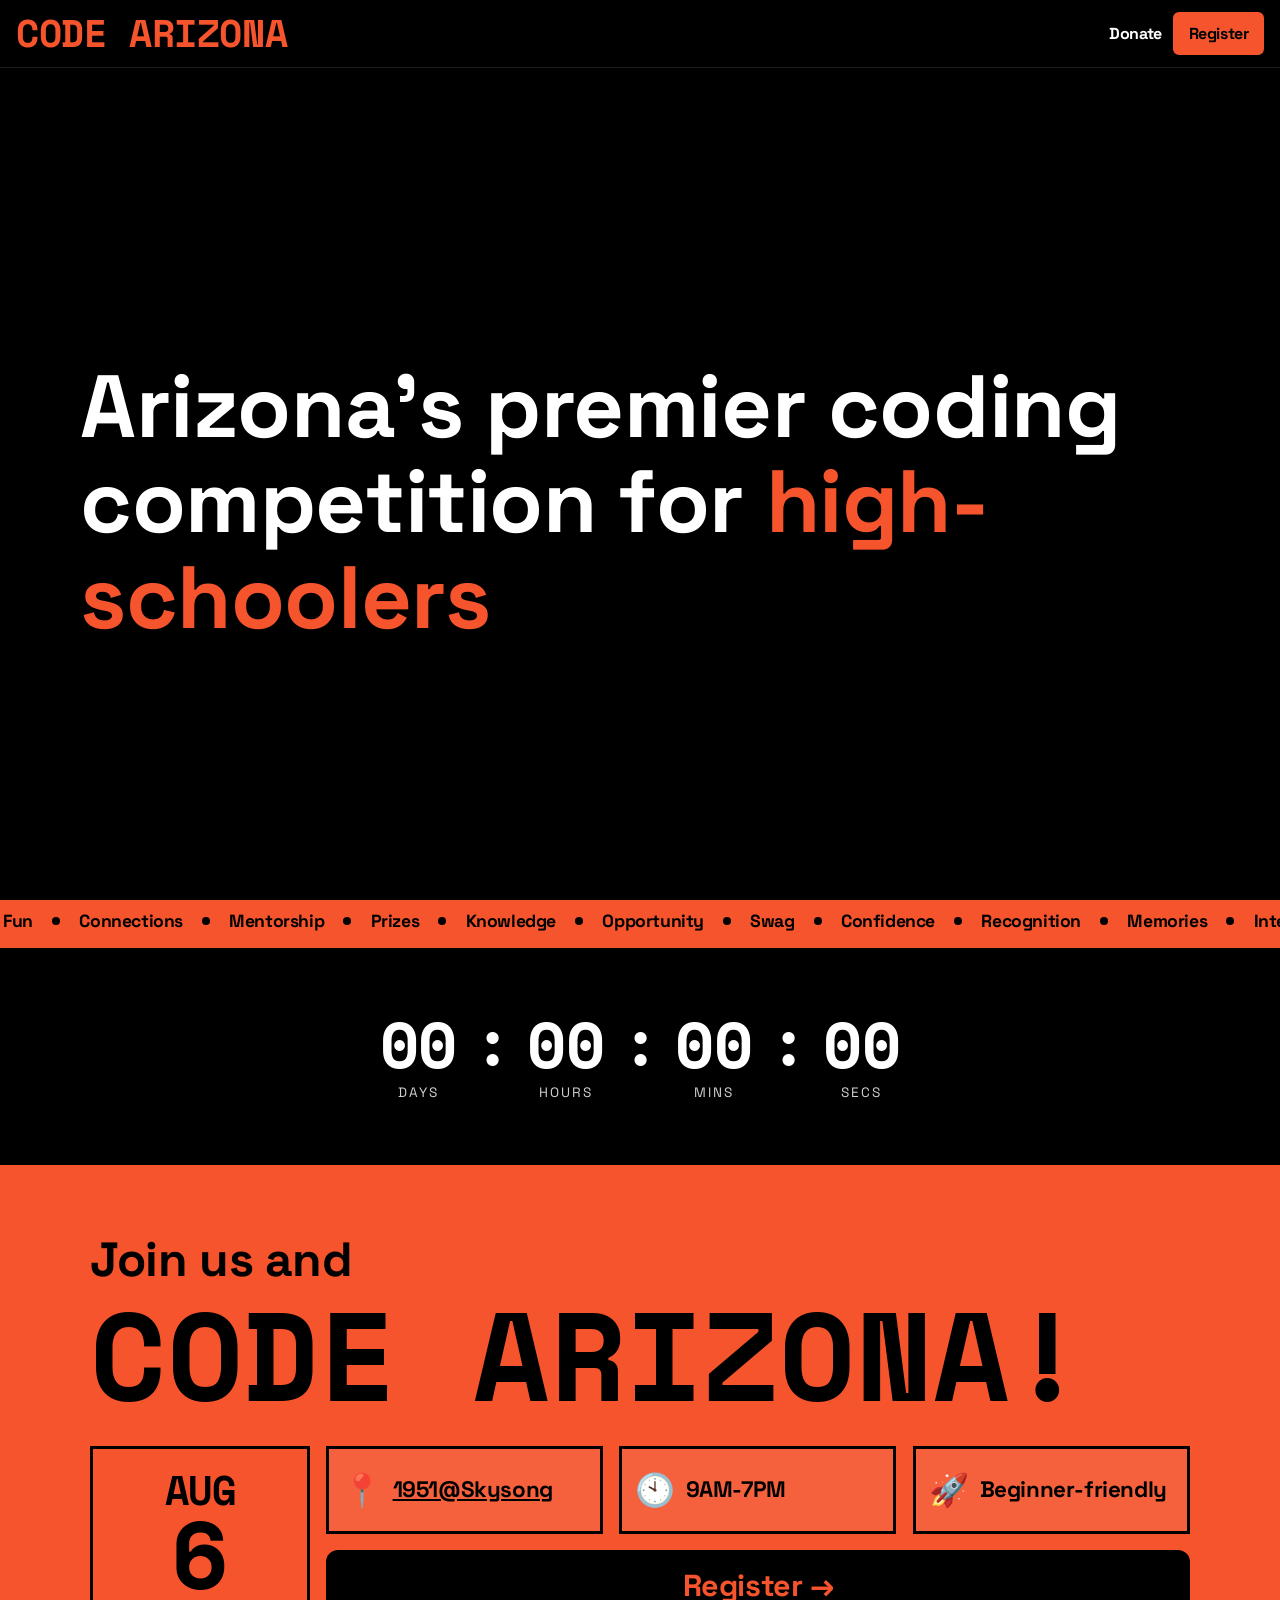
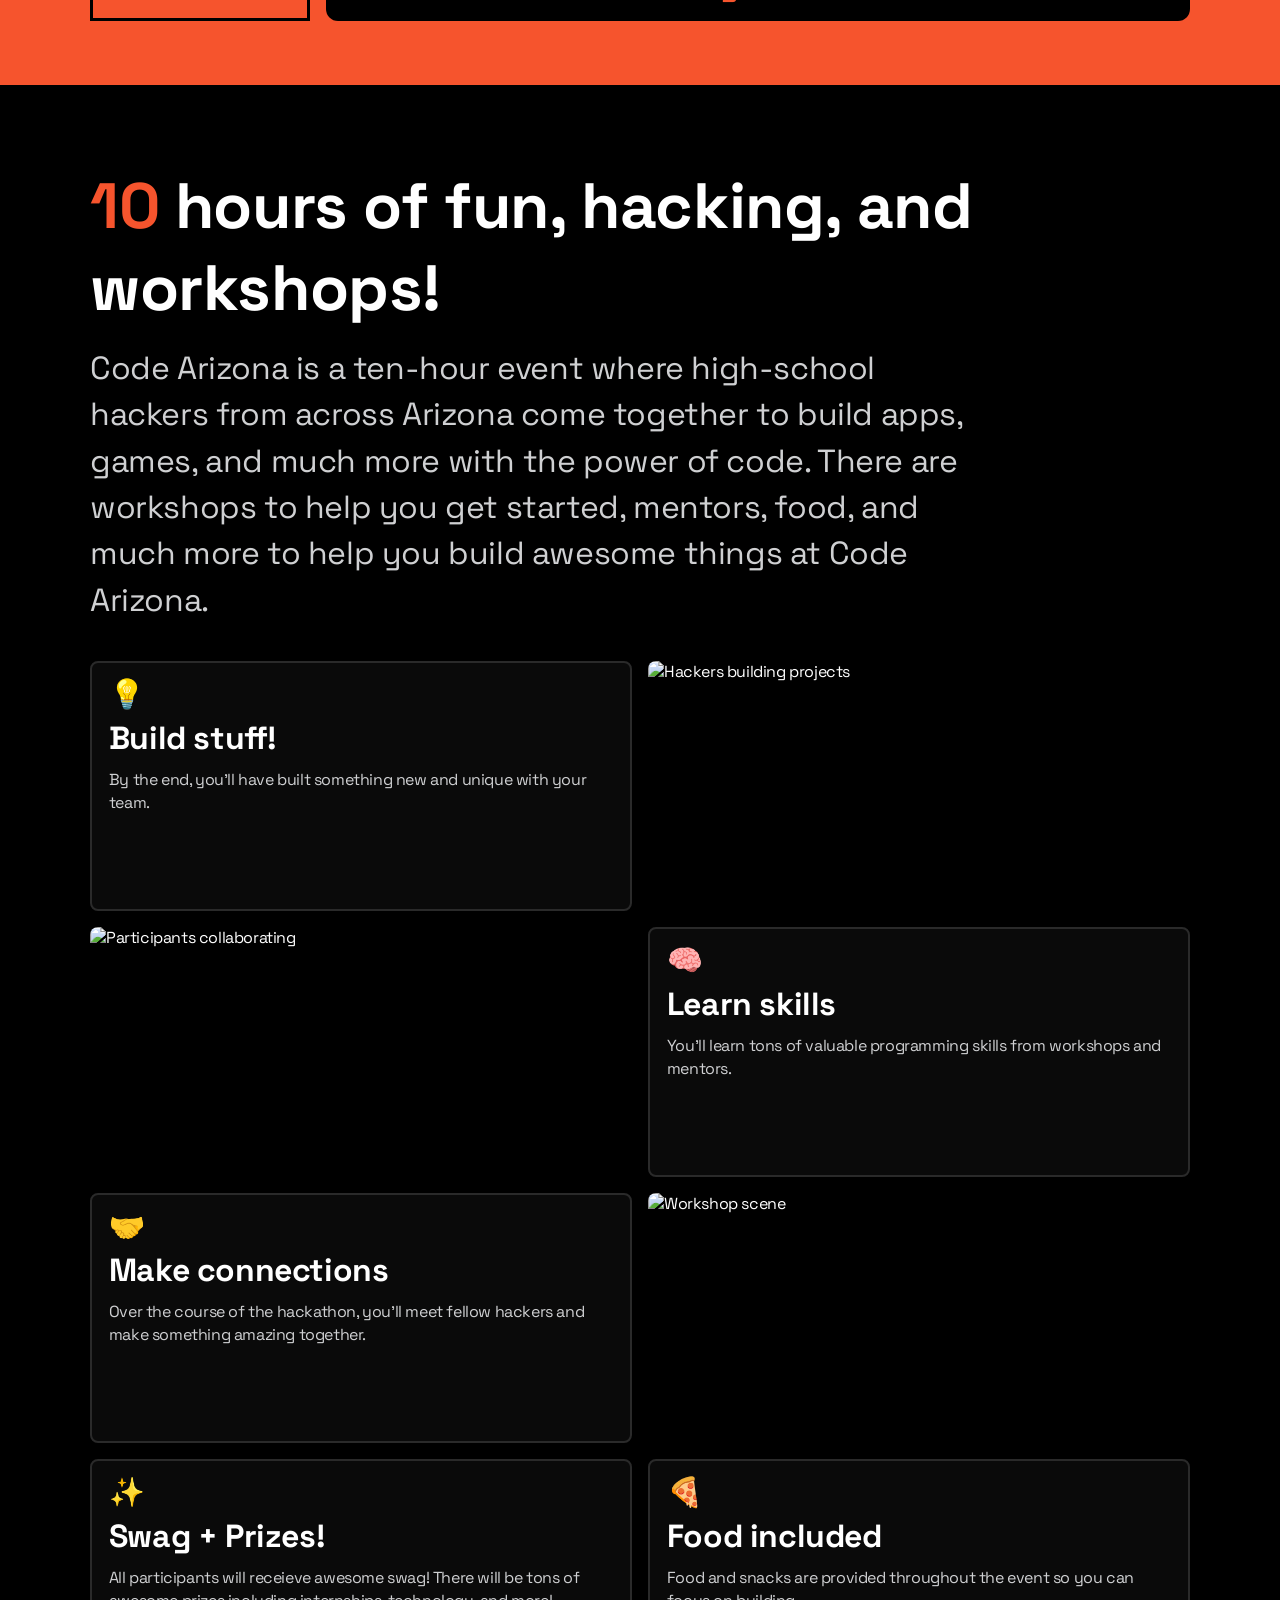
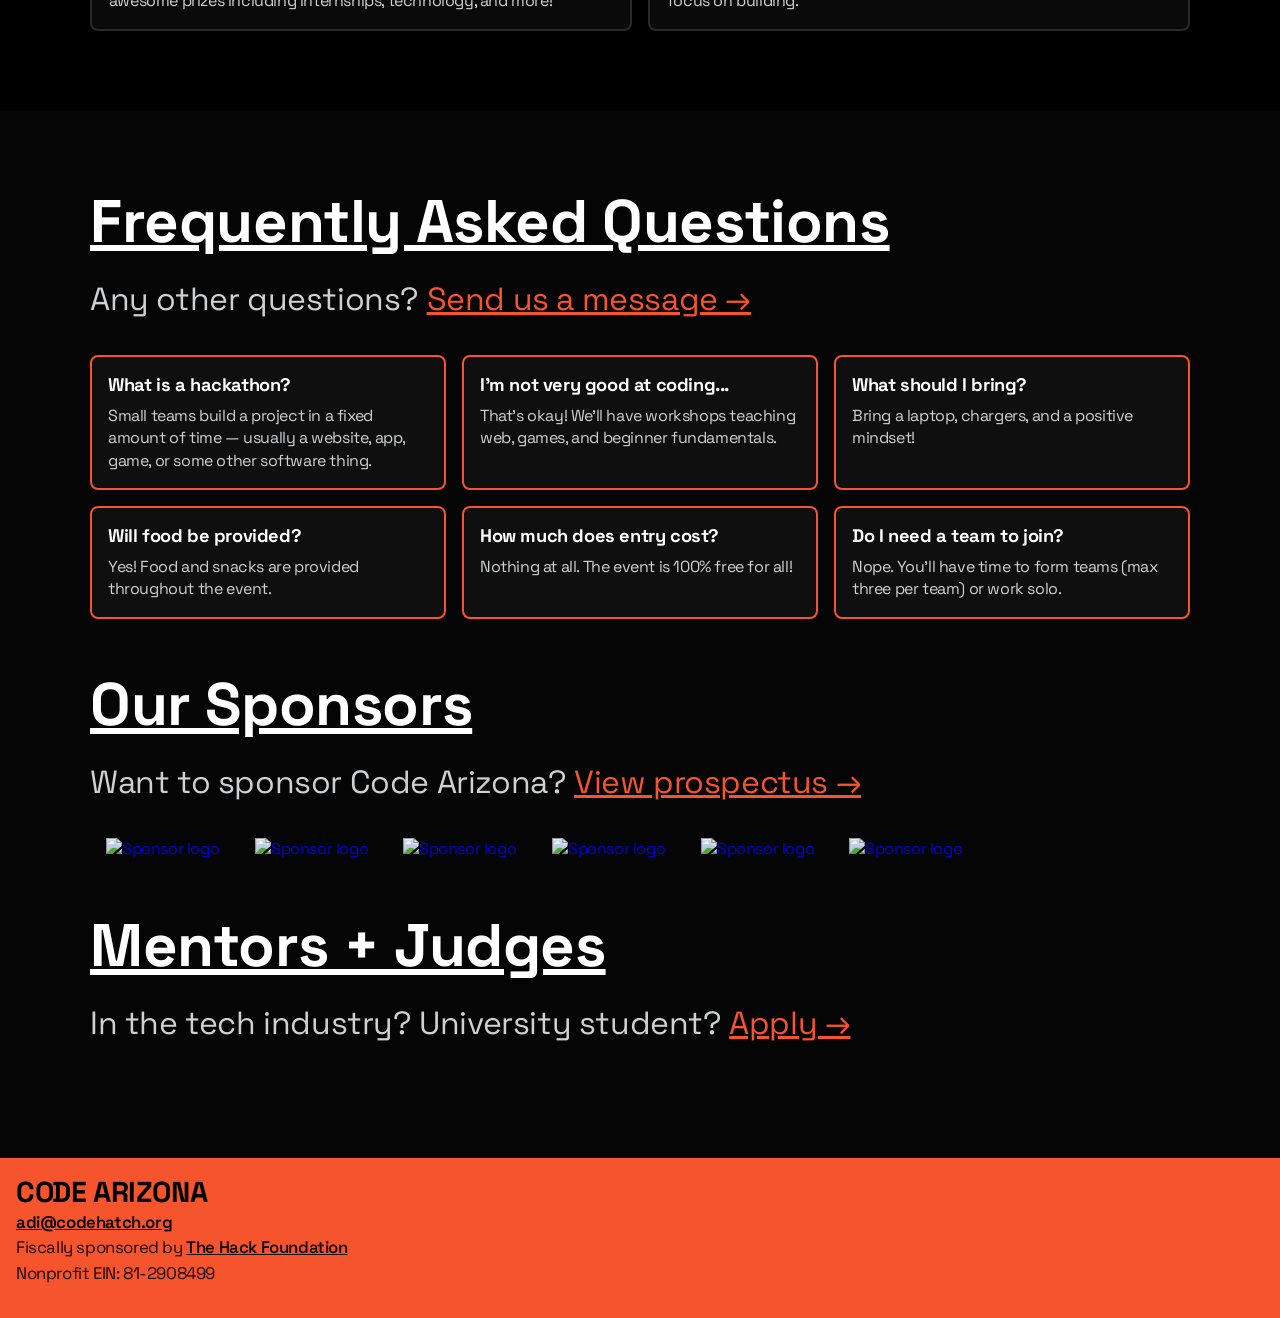
==== index.html @ 7e29767b "bunch of more changes" ====
<!doctype html>
<html lang="en">
  <head>
    <meta charset="UTF-8" />
    <meta name="viewport" content="width=device-width, initial-scale=1.0" />
    <title>Code Arizona</title>
    <meta
      name="description"
      content="Code Arizona is Arizona's premier coding competition for high-schoolers."
    />
    <link
      rel="icon"
      type="image/svg+xml"
      href='data:image/svg+xml,%3Csvg xmlns="http://www.w3.org/2000/svg" viewBox="0 0 64 64"%3E%3Crect width="64" height="64" fill="%23f6542d"/%3E%3C/svg%3E'
    />
    <link rel="preconnect" href="https://fonts.googleapis.com" />
    <link rel="preconnect" href="https://fonts.gstatic.com" crossorigin />
    <link
      href="https://fonts.googleapis.com/css2?family=Space+Grotesk:wght@300;400;500;600;700&family=Space+Mono:wght@400;700&display=swap"
      rel="stylesheet"
    />
    <link rel="stylesheet" href="styles.css" />
  </head>
  <body>
    <div class="site-top">
      <nav class="navbar">
        <h2 class="brand mono accent">CODE ARIZONA</h2>
        <div class="nav-actions">
          <a class="nav-link" href="https://hcb.hackclub.com/donations/start/thecodehatch">Donate</a>
          <a class="button" href="https://tally.so/r/eq7pB0" target="_blank" rel="noopener noreferrer">Register</a>
        </div>
      </nav>
    </div>

    <header class="hero">
      <div class="hero-content">
        <h1>
          Arizona's premier coding competition
          for <span class="accent">high-schoolers</span>
        </h1>
      </div>
    </header>

    <section class="word-carousel" aria-label="Event highlights carousel">
      <div class="carousel-track" aria-hidden="false">
        <div class="carousel-group">
          <span class="carousel-item">Fun</span><span class="sep" aria-hidden="true"></span>
          <span class="carousel-item">Connections</span><span class="sep" aria-hidden="true"></span>
          <span class="carousel-item">Mentorship</span><span class="sep" aria-hidden="true"></span>
          <span class="carousel-item">Prizes</span><span class="sep" aria-hidden="true"></span>
          <span class="carousel-item">Knowledge</span><span class="sep" aria-hidden="true"></span>
          <span class="carousel-item">Opportunity</span><span class="sep" aria-hidden="true"></span>
          <span class="carousel-item">Swag</span><span class="sep" aria-hidden="true"></span>
          <span class="carousel-item">Confidence</span><span class="sep" aria-hidden="true"></span>
          <span class="carousel-item">Recognition</span><span class="sep" aria-hidden="true"></span>
          <span class="carousel-item">Memories</span><span class="sep" aria-hidden="true"></span>
          <span class="carousel-item">Internships</span><span class="sep" aria-hidden="true"></span>
          
          <span class="carousel-item">Fun</span><span class="sep" aria-hidden="true"></span>
          <span class="carousel-item">Connections</span><span class="sep" aria-hidden="true"></span>
          <span class="carousel-item">Mentorship</span><span class="sep" aria-hidden="true"></span>
          <span class="carousel-item">Prizes</span><span class="sep" aria-hidden="true"></span>
          <span class="carousel-item">Knowledge</span><span class="sep" aria-hidden="true"></span>
          <span class="carousel-item">Opportunity</span><span class="sep" aria-hidden="true"></span>
          <span class="carousel-item">Swag</span><span class="sep" aria-hidden="true"></span>
          <span class="carousel-item">Confidence</span><span class="sep" aria-hidden="true"></span>
          <span class="carousel-item">Recognition</span><span class="sep" aria-hidden="true"></span>
          <span class="carousel-item">Memories</span><span class="sep" aria-hidden="true"></span>
          <span class="carousel-item">Internships</span><span class="sep" aria-hidden="true"></span>
          
          <span class="carousel-item">Fun</span><span class="sep" aria-hidden="true"></span>
          <span class="carousel-item">Connections</span><span class="sep" aria-hidden="true"></span>
          <span class="carousel-item">Mentorship</span><span class="sep" aria-hidden="true"></span>
          <span class="carousel-item">Prizes</span><span class="sep" aria-hidden="true"></span>
          <span class="carousel-item">Knowledge</span><span class="sep" aria-hidden="true"></span>
          <span class="carousel-item">Opportunity</span><span class="sep" aria-hidden="true"></span>
          <span class="carousel-item">Swag</span><span class="sep" aria-hidden="true"></span>
          <span class="carousel-item">Confidence</span><span class="sep" aria-hidden="true"></span>
          <span class="carousel-item">Recognition</span><span class="sep" aria-hidden="true"></span>
          <span class="carousel-item">Memories</span><span class="sep" aria-hidden="true"></span>
          <span class="carousel-item">Internships</span><span class="sep" aria-hidden="true"></span>
        </div>
        <div class="carousel-group" aria-hidden="true">
          <span class="carousel-item">Fun</span><span class="sep" aria-hidden="true"></span>
          <span class="carousel-item">Connections</span><span class="sep" aria-hidden="true"></span>
          <span class="carousel-item">Mentorship</span><span class="sep" aria-hidden="true"></span>
          <span class="carousel-item">Prizes</span><span class="sep" aria-hidden="true"></span>
          <span class="carousel-item">Knowledge</span><span class="sep" aria-hidden="true"></span>
          <span class="carousel-item">Opportunity</span><span class="sep" aria-hidden="true"></span>
          <span class="carousel-item">Swag</span><span class="sep" aria-hidden="true"></span>
          <span class="carousel-item">Confidence</span><span class="sep" aria-hidden="true"></span>
          <span class="carousel-item">Recognition</span><span class="sep" aria-hidden="true"></span>
          <span class="carousel-item">Memories</span><span class="sep" aria-hidden="true"></span>
          <span class="carousel-item">Internships</span><span class="sep" aria-hidden="true"></span>

          <span class="carousel-item">Fun</span><span class="sep" aria-hidden="true"></span>
          <span class="carousel-item">Connections</span><span class="sep" aria-hidden="true"></span>
          <span class="carousel-item">Mentorship</span><span class="sep" aria-hidden="true"></span>
          <span class="carousel-item">Prizes</span><span class="sep" aria-hidden="true"></span>
          <span class="carousel-item">Knowledge</span><span class="sep" aria-hidden="true"></span>
          <span class="carousel-item">Opportunity</span><span class="sep" aria-hidden="true"></span>
          <span class="carousel-item">Swag</span><span class="sep" aria-hidden="true"></span>
          <span class="carousel-item">Confidence</span><span class="sep" aria-hidden="true"></span>
          <span class="carousel-item">Recognition</span><span class="sep" aria-hidden="true"></span>
          <span class="carousel-item">Memories</span><span class="sep" aria-hidden="true"></span>
          <span class="carousel-item">Internships</span><span class="sep" aria-hidden="true"></span>
          
          <span class="carousel-item">Fun</span><span class="sep" aria-hidden="true"></span>
          <span class="carousel-item">Connections</span><span class="sep" aria-hidden="true"></span>
          <span class="carousel-item">Mentorship</span><span class="sep" aria-hidden="true"></span>
          <span class="carousel-item">Prizes</span><span class="sep" aria-hidden="true"></span>
          <span class="carousel-item">Knowledge</span><span class="sep" aria-hidden="true"></span>
          <span class="carousel-item">Opportunity</span><span class="sep" aria-hidden="true"></span>
          <span class="carousel-item">Swag</span><span class="sep" aria-hidden="true"></span>
          <span class="carousel-item">Confidence</span><span class="sep" aria-hidden="true"></span>
          <span class="carousel-item">Recognition</span><span class="sep" aria-hidden="true"></span>
          <span class="carousel-item">Memories</span><span class="sep" aria-hidden="true"></span>
          <span class="carousel-item">Internships</span><span class="sep" aria-hidden="true"></span>
        </div>
      </div>
    </section>

    <section class="countdown-section">
      <div class="countdown" id="countdown">
        <div class="cd-box"><span id="cd-days" class="mono">--</span><p>Days</p></div>
        <div class="cd-colon mono">:</div>
        <div class="cd-box"><span id="cd-hours" class="mono">--</span><p>Hours</p></div>
        <div class="cd-colon mono">:</div>
        <div class="cd-box"><span id="cd-mins" class="mono">--</span><p>Mins</p></div>
        <div class="cd-colon mono">:</div>
        <div class="cd-box"><span id="cd-secs" class="mono">--</span><p>Secs</p></div>
      </div>
    </section>

    <section class="join">
      <div class="wrap">
        <h2>Join us and</h2>
        <h1 class="mono">CODE ARIZONA!</h1>
        <div class="schedule">
          <div class="date-box">
            <h3 class="mono">AUG</h3>
            <p class="mono">6</p>
          </div>
          <div>
            <div class="details">
              <div class="detail">
                <span>📍</span>
                <strong><a class="venue-link" href="https://maps.app.goo.gl/UGdkE5Kbgvhoa2UHA" target="_blank" rel="noopener noreferrer">1951@Skysong</a></strong>
              </div>
              <div class="detail">
                <span>🕙</span>
                <strong>9AM-7PM</strong>
              </div>
              <div class="detail">
                <span>🚀</span>
                <strong>Beginner-friendly</strong>
              </div>
            </div>
            <a
              class="cta"
              href="https://tally.so/r/eq7pB0"
              target="_blank"
              rel="noopener noreferrer"
            >
              Register &rarr;</a
            >
          </div>
        </div>
      </div>
    </section>

    <section class="about" id="about">
      <div class="wrap">
        <h2><span class="accent">10</span> hours of fun, hacking, and workshops!</h2>
        <p class="lead">
          Code Arizona is a ten-hour event where high-school hackers from across Arizona
          come together to build apps, games, and much more with the power of code. There are
          workshops to help you get started, mentors, food, and much more to help you build
          awesome things at Code Arizona.
        </p>

        <div class="features">
          <article class="feature">
            <span class="feature-badge">💡</span>
            <h3>Build stuff!</h3>
            <p>By the end, you'll have built something new and unique with your team.</p>
          </article>
          <img class="photo" src="https://user-cdn.hackclub-assets.com/019d8423-5b27-7a55-9d01-26dcea5eb310/DSC05979.jpg" alt="Hackers building projects" loading="lazy" />

          <img class="photo" src="https://user-cdn.hackclub-assets.com/019d841d-0a05-789f-81f7-91c303a8a981/DSC05861.jpg" alt="Participants collaborating" loading="lazy" />
          <article class="feature">
            <span class="feature-badge">🧠</span>
            <h3>Learn skills</h3>
            <p>You'll learn tons of valuable programming skills from workshops and mentors.</p>
          </article>

          <article class="feature">
            <span class="feature-badge">🤝</span>
            <h3>Make connections</h3>
            <p>
              Over the course of the hackathon, you'll meet fellow hackers and make something
              amazing together.
            </p>
          </article>
          <img
            class="photo"
            src="https://user-cdn.hackclub-assets.com/019d8407-5fb3-74b7-ac8f-ddfed30910e1/DSC05900.jpg"
            alt="Workshop scene"
            loading="lazy"
          />

          <article class="feature">
            <span class="feature-badge">✨</span>
            <h3>Swag + Prizes!</h3>
            <p>
              All participants will receieve awesome swag! There will be tons of awesome prizes including internships, technology, and more!
            </p>
          </article>
          <article class="feature">
            <span class="feature-badge">🍕</span>
            <h3>Food included</h3>
            <p>Food and snacks are provided throughout the event so you can focus on building.</p>
          </article>
        </div>
      </div>
    </section>

    <section class="faq" id="faq">
      <div class="wrap">
        <h2><u>Frequently Asked Questions</u></h2>
        <p class="lead">
          Any other questions?
          <a class="accent" href="mailto:adi@codehatch.org">Send us a message &rarr;</a>
        </p>

        <div class="qa-grid">
          <article class="qa">
            <h3>What is a hackathon?</h3>
            <p>Small teams build a project in a fixed amount of time — usually a website, app, game, or some other software thing.</p>
          </article>
          <article class="qa">
            <h3>I'm not very good at coding...</h3>
            <p>That's okay! We'll have workshops teaching web, games, and beginner fundamentals.</p>
          </article>
          <article class="qa">
            <h3>What should I bring?</h3>
            <p>Bring a laptop, chargers, and a positive mindset!</p>
          </article>
          <article class="qa">
            <h3>Will food be provided?</h3>
            <p>Yes! Food and snacks are provided throughout the event.</p>
          </article>
          <article class="qa">
            <h3>How much does entry cost?</h3>
            <p>Nothing at all. The event is 100% free for all!</p>
          </article>
          <article class="qa">
            <h3>Do I need a team to join?</h3>
            <p>Nope. You'll have time to form teams (max three per team) or work solo.</p>
          </article>
        </div>

        <div class="sponsors">
          <h2><u>Our Sponsors</u></h2>
          <p class="lead">
            Want to sponsor Code Arizona?
            <a class="accent" href="prospectus.html">View prospectus &rarr;</a>
          </p>
          <div class="sponsor-logos">
            <a href="https://codehatch.org/" target="_blank" rel="noopener noreferrer"><img src="https://cdn.hackclub.com/019dea1c-5c60-7a40-bed8-7df7358632e1/image.png" alt="Sponsor logo" loading="lazy" /></a>
            <a href="https://crackd.it/" target="_blank" rel="noopener noreferrer"><img src="https://cdn.hackclub.com/019dea1c-1564-7b75-9487-70029bfad43e/image.png" alt="Sponsor logo" loading="lazy" /></a>
            <a href="https://www.aximon.ai/" target="_blank" rel="noopener noreferrer"><img src="https://cdn.hackclub.com/019dea1b-5409-739f-82a8-294877812e95/image.png" alt="Sponsor logo" loading="lazy" /></a>
            <a href="https://aspiringyouth.org/" target="_blank" rel="noopener noreferrer"><img src="https://cdn.hackclub.com/019dea1f-5c5a-7b3f-843b-18cd8ae8d872/image.png" alt="Sponsor logo" loading="lazy" /></a>
            <a href="https://www.asu.edu/" target="_blank" rel="noopener noreferrer"><img src="https://cdn.hackclub.com/019dea1e-86ba-7aca-93d9-2a81aa6081f4/image.png" alt="Sponsor logo" loading="lazy" /></a>
            <a href="https://enrollbasis.com/" target="_blank" rel="noopener noreferrer"><img src="https://cdn.hackclub.com/019dea20-edac-7480-a49f-cebe9ea95d5a/image.png" alt="Sponsor logo" loading="lazy" /></a>
          </div>
        </div>
        <div class="mentors">
          <h2><u>Mentors + Judges</u></h2>
          <p class="lead">
            In the tech industry? University student?
            <a class="accent" href="https://tally.so/r/xX9PeG">Apply &rarr;</a>
          </p>
        </div>
      </div>
    </section>

    <footer class="footer">
      <div class="footer-content">
        <div class="footer-section">
          <h3>CODE ARIZONA</h3>
          <p><a href="mailto:adi@codehatch.org">adi@codehatch.org</a></p>
          <p class="small">Fiscally sponsored by <a href="https://the.hackfoundation.org/" target="_blank" rel="noopener noreferrer">The Hack Foundation</a></p>
          <p class="small">Nonprofit EIN: 81-2908499</p>
        </div>
      </div>
    </footer>
    <script src="script.js"></script>
  </body>
</html>
---- styles.css ----
:root {
  --accent: #f6542d;
  --ink: #000000;
  --paper: #ffffff;
  --panel: #0a0a0a;
  --muted: #cfd0d2;
  --notice: #ffc501;
}

* {
  box-sizing: border-box;
}

html,
body {
  margin: 0;
  padding: 0;
  scroll-behavior: smooth;
}

body {
  background: var(--ink);
  color: var(--paper);
  font-family: "Space Grotesk", -apple-system, BlinkMacSystemFont, "Segoe UI", sans-serif;
  letter-spacing: -0.025em;
}

.mono {
  font-family: "Space Mono", "Space Grotesk", monospace;
}

.accent {
  color: var(--accent);
}

.site-top {
  position: fixed;
  top: 0;
  left: 0;
  right: 0;
  z-index: 20;
}

.navbar {
  display: flex;
  align-items: center;
  justify-content: space-between;
  gap: 1rem;
  padding: 0.75rem 1rem;
  background: var(--ink);
  border-bottom: 1px solid #1d1d1d;
}

.brand {
  margin: 0;
  font-size: clamp(1.3rem, 4.5vw, 2.4rem);
  line-height: 1;
}

.nav-actions {
  display: flex;
  align-items: center;
  gap: 0.7rem;
}

.nav-link,
.button {
  text-decoration: none;
  font-weight: 700;
}

.nav-link {
  color: var(--paper);
}

.button {
  display: inline-flex;
  align-items: center;
  justify-content: center;
  border-radius: 6px;
  border: 2px solid var(--accent);
  background: var(--accent);
  color: var(--ink);
  padding: 0.55rem 0.85rem;
  transition: transform 0.2s ease, box-shadow 0.2s ease;
}

.button:hover {
  transform: translateY(-2px);
  box-shadow: 0 12px 24px rgba(0, 0, 0, 0.28);
}

.hero {
  min-height: 100vh;
  display: flex;
  align-items: center;
  justify-content: center;
  background:
    linear-gradient(rgba(0, 0, 0, 0.86), rgba(0, 0, 0, 0.98)),
    url("https://user-cdn.hackclub-assets.com/019d8427-7d99-743b-9987-1778452b1eb2/DSC05970.jpg")
      center / cover no-repeat;
  padding: 9.5rem 1.2rem 3rem;
}

.hero-content {
  width: min(92vw, 1120px);
  display: flex;
  flex-direction: column;
  align-items: flex-start;
  gap: 2.5rem;
}

.hero h1 {
  margin: 0;
  font-size: clamp(2rem, 6.9vw, 5.6rem);
  line-height: 1.08;
}

.countdown-section {
  display: flex;
  justify-content: center;
  padding: 4rem 1.2rem;
}

.countdown {
  display: flex;
  gap: 0.5rem;
  align-items: flex-start;
  flex-wrap: wrap;
  justify-content: center;
  color: var(--paper);
}

.cd-box {
  display: flex;
  flex-direction: column;
  align-items: center;
  padding: 0 0.5rem;
  min-width: 80px;
}

.cd-colon {
  font-size: clamp(2.5rem, 5vw, 4rem);
  font-weight: 700;
  line-height: 1;
  color: var(--paper);
  transform: translateY(-0.2rem);
}

.cd-box span {
  font-size: clamp(2.5rem, 5vw, 4rem);
  font-weight: 700;
  line-height: 1;
  color: var(--paper);
}

.cd-box p {
  margin: 0.5rem 0 0 0;
  font-size: 0.85rem;
  text-transform: uppercase;
  letter-spacing: 2px;
  color: var(--muted);
}

.word-carousel {
  background: var(--accent);
  color: var(--ink);
  overflow: hidden;
  padding: 0.6rem 0 1rem;
}

.carousel-track {
  display: flex;
  width: max-content;
  align-items: center;
  justify-content: flex-start;
  animation: marquee 30s linear infinite;
}

.carousel-group {
  display: flex;
  gap: 0.6rem;
  align-items: center;
  flex: 0 0 auto;
}

.carousel-item {
  display: inline-flex;
  align-items: center;
  font-size: clamp(0.95rem, 2.2vw, 1.1rem);
  font-weight: 700;
  color: var(--ink);
  white-space: nowrap;
  padding: 0 0.2rem;
  gap: 0.4rem;
}

.sep {
  width: 8px;
  height: 8px;
  background: var(--ink);
  border-radius: 50%;
  display: inline-block;
  margin: 0 0.4rem;
  flex: 0 0 auto;
  vertical-align: middle;
}

@keyframes marquee {
  0% {
    transform: translateX(0);
  }
  100% {
    transform: translateX(-50%);
  }
}

.sponsor-logos {
  display: grid;
  grid-template-columns: repeat(auto-fit, minmax(120px, 1fr));
  gap: 1.5rem;
  max-width: 900px;
  margin: 0 auto;
  padding: 0 1rem;
}

.sponsor-logos img {
  width: 100%;
  height: auto;
  max-height: 120px;
  object-fit: contain;
  filter: brightness(0.95);
  transition: filter 0.2s ease;
}

@media (hover: hover) and (pointer: fine) {
  .sponsor-logos img:hover {
    filter: brightness(1.1);
  }
}

.join {
  background: var(--accent);
  color: var(--ink);
  padding: 4rem 1rem;
}

.wrap {
  width: 100%;
  max-width: 1100px;
  margin: 0 auto;
}

.join h2 {
  margin: 0;
  font-size: clamp(1.7rem, 4.2vw, 3rem);
}

.join h1 {
  margin: 0.35rem 0 2rem;
  font-size: clamp(2.3rem, 11vw, 7.8rem);
  line-height: 0.95;
}

.schedule {
  display: grid;
  grid-template-columns: 220px 1fr;
  gap: 1rem;
}

.date-box {
  border: 3px solid var(--ink);
  padding: 1rem;
  display: flex;
  align-items: center;
  justify-content: center;
  flex-direction: column;
  text-align: center;
}

.date-box h3 {
  margin: 0;
  font-size: 2.5rem;
  line-height: 1;
}

.date-box p {
  margin: 0;
  font-size: 6rem;
  line-height: 0.9;
  font-weight: 700;
}

.details {
  display: grid;
  grid-template-columns: repeat(3, minmax(0, 1fr));
  gap: 1rem;
}

.detail {
  border: 3px solid var(--ink);
  background: rgba(255, 255, 255, 0.08);
  min-height: 88px;
  display: flex;
  align-items: center;
  padding: 0.8rem;
  gap: 0.7rem;
}

.detail span {
  font-size: 2rem;
}

.detail strong {
  font-size: 1.4rem;
  line-height: 1.15;
}

.venue-link {
  color: var(--ink);
  text-decoration: underline;
}

.cta {
  margin-top: 1rem;
  width: 100%;
  border: 0;
  background: var(--ink);
  color: var(--accent);
  text-align: center;
  border-radius: 12px;
  font-size: clamp(1.15rem, 2.7vw, 1.9rem);
  font-weight: 700;
  padding: 1rem 1.1rem;
  text-decoration: none;
  display: inline-block;
}

.about {
  background: var(--ink);
  color: var(--paper);
  padding: 5rem 1rem;
}

.about h2 {
  margin: 0;
  font-size: clamp(2rem, 5.2vw, 4rem);
}

.lead {
  margin: 1rem 0 0;
  max-width: 900px;
  font-size: clamp(1.05rem, 2.6vw, 2rem);
  line-height: 1.45;
  color: var(--muted);
}

.features {
  margin-top: 2.4rem;
  display: grid;
  grid-template-columns: repeat(2, minmax(0, 1fr));
  gap: 1rem;
}

.feature {
  border: 2px solid #2a2a2a;
  background: var(--panel);
  border-radius: 8px;
  padding: 1.05rem;
}

.feature h3 {
  margin: 0;
  font-size: clamp(1.25rem, 3vw, 2rem);
}

.feature p {
  margin: 0.6rem 0 0;
  line-height: 1.45;
  color: var(--muted);
}

.feature-badge {
  font-size: 1.8rem;
  line-height: 1;
  margin-bottom: 0.6rem;
  display: inline-block;
}

.photo {
  width: 100%;
  height: 250px;
  border-radius: 8px;
  object-fit: cover;
  display: block;
}

.faq {
  background: #050505;
  padding: 4.5rem 1rem 5rem;
}

.faq h2 {
  margin: 0;
  font-size: clamp(2rem, 5vw, 3.75rem);
}

.faq .lead {
  margin-bottom: 2rem;
}

.qa-grid {
  display: grid;
  grid-template-columns: repeat(3, minmax(0, 1fr));
  gap: 1rem;
}

.qa {
  border: 2px solid var(--accent);
  background: #0f0f0f;
  border-radius: 8px;
  padding: 1rem;
}

.qa h3 {
  margin: 0;
  font-size: 1.14rem;
}

.qa p {
  margin: 0.55rem 0 0;
  color: var(--muted);
  line-height: 1.4;
}

.date-box,
.detail,
.feature,
.photo,
.qa,
.sponsor-logos a {
  --card-rotate-x: 0deg;
  --card-rotate-y: 0deg;
  --card-lift: 0px;
  --card-scale: 1;
  --card-shadow-alpha: 0;
  --card-glow-x: 50%;
  --card-glow-y: 50%;
  position: relative;
  overflow: hidden;
  transform:
    perspective(850px) translateY(var(--card-lift)) rotateX(var(--card-rotate-x))
    rotateY(var(--card-rotate-y)) scale(var(--card-scale));
  transform-style: preserve-3d;
  transition: transform 0.16s ease, box-shadow 0.2s ease;
  box-shadow: 0 20px 34px rgba(0, 0, 0, var(--card-shadow-alpha));
  will-change: transform, box-shadow;
}

.date-box::after,
.detail::after,
.feature::after,
.photo::after,
.qa::after,
.sponsor-logos a::after {
  content: "";
  position: absolute;
  inset: 0;
  border-radius: inherit;
  pointer-events: none;
  background:
    radial-gradient(
      170px circle at var(--card-glow-x) var(--card-glow-y),
      rgba(255, 255, 255, 0.1),
      transparent 68%
    );
  opacity: calc(var(--card-shadow-alpha) * 0.65);
  transition: opacity 0.2s ease;
}

@media (hover: hover) and (pointer: fine) {
  .date-box:hover,
  .detail:hover,
  .feature:hover,
  .photo:hover,
  .qa:hover,
  .sponsor-logos a:hover {
    --card-lift: -10px;
    --card-scale: 1.015;
    --card-shadow-alpha: 0.42;
  }
}

@media (prefers-reduced-motion: reduce) {
  .date-box,
  .detail,
  .feature,
  .photo,
  .qa,
  .sponsor-logos a {
    transition: none;
  }

  .date-box::after,
  .detail::after,
  .feature::after,
  .photo::after,
  .qa::after,
  .sponsor-logos a::after {
    display: none;
  }

  .date-box:hover,
  .detail:hover,
  .feature:hover,
  .photo:hover,
  .qa:hover,
  .sponsor-logos a:hover {
    transform: none;
    box-shadow: none;
  }
}

.sponsors {
  margin-top: 3rem;
}

.sponsors h2 {
  margin: 0 0 1rem;
}

.mentors {
  margin-top: 3rem;
}

.mentors h2 {
  margin: 0 0 1rem;
}

.sponsor-logos {
  display: grid;
  grid-template-columns: repeat(auto-fit, minmax(120px, 1fr));
  gap: 1.5rem;
  margin: 1.5rem 0 0;
  align-items: center;
}

.sponsor-logos a {
  text-decoration: none;
  display: flex;
  align-items: center;
  justify-content: center;
}

.sponsor-logos img {
  width: 100%;
  height: auto;
  max-height: 120px;
  object-fit: contain;
  filter: brightness(0.95);
  transition: filter 0.2s ease;
}

@media (hover: hover) and (pointer: fine) {
  .sponsor-logos img:hover {
    filter: brightness(1.1);
  }
}

.sponsor-row {
  display: flex;
  flex-wrap: wrap;
  gap: 0.75rem;
}

.sponsor {
  border: 2px solid #ffffff;
  border-radius: 999px;
  padding: 0.55rem 1rem;
  color: #ffffff;
  text-decoration: none;
  font-weight: 700;
  letter-spacing: 0.01em;
}

footer {
  background: var(--accent);
  color: var(--ink);
  padding: 1rem 1rem 2rem;
}

.footer-content {
  width: 100%;
  max-width: 1100px;
  margin: 0;
  padding: 0;
  display: grid;
  grid-template-columns: 1fr;
  gap: 0;
}

.footer-section h3,
.footer-section h4 {
  margin: 0;
  font-size: clamp(1rem, 2.5vw, 1.4rem);
  font-weight: 700;
}

.footer-section h3 {
  font-size: clamp(1.2rem, 3vw, 1.8rem);
}

.footer-section p {
  margin: 0;
  font-size: clamp(0.95rem, 2vw, 1.05rem);
  line-height: 1.5;
}

.footer-section a,
.footer-section a:visited {
  color: var(--ink);
  text-decoration: underline;
  font-weight: 600;
}

.footer-section a:hover {
  opacity: 0.8;
}

.small {
  font-size: clamp(0.85rem, 1.8vw, 0.95rem);
  opacity: 0.9;
}

.social-links {
  display: flex;
  gap: 1rem;
}

.social-links a {
  font-size: 1.5rem;
  text-decoration: none;
  transition: transform 0.2s ease;
}

.social-links a:hover {
  transform: scale(1.2);
}

.footer-bottom {
  display: none;
}

.legal {
  opacity: 0.8;
}

@media (max-width: 760px) {
  .footer-content {
    grid-template-columns: 1fr;
    gap: 1.5rem;
  }

  .footer-section {
    text-align: center;
  }

  .social-links {
    justify-content: center;
  }
}

@media (max-width: 940px) {
  .schedule {
    grid-template-columns: 1fr;
  }

  .details {
    grid-template-columns: 1fr;
  }

  .date-box p {
    font-size: 4.4rem;
  }

  .qa-grid {
    grid-template-columns: 1fr;
  }
}

@media (max-width: 760px) {
  .nav-actions .nav-link {
    display: none;
  }

  .features {
    grid-template-columns: 1fr;
  }
}
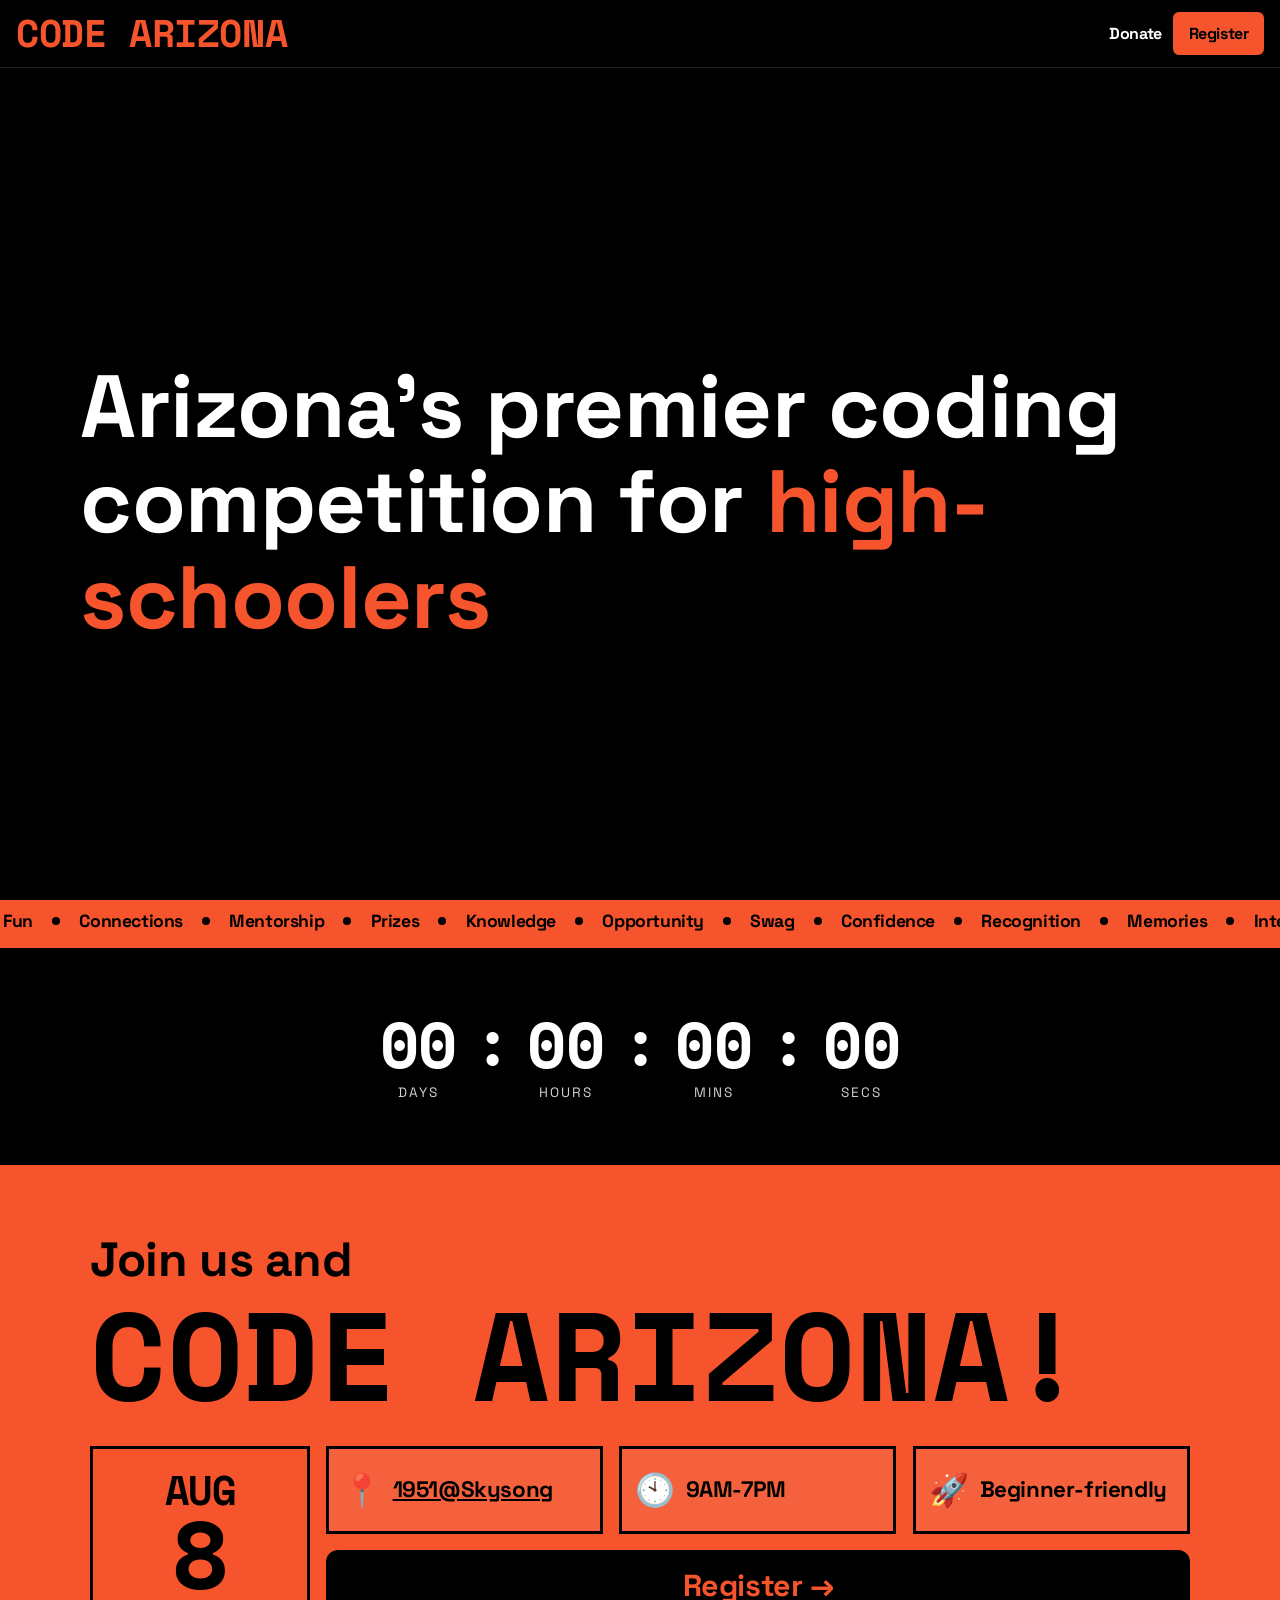
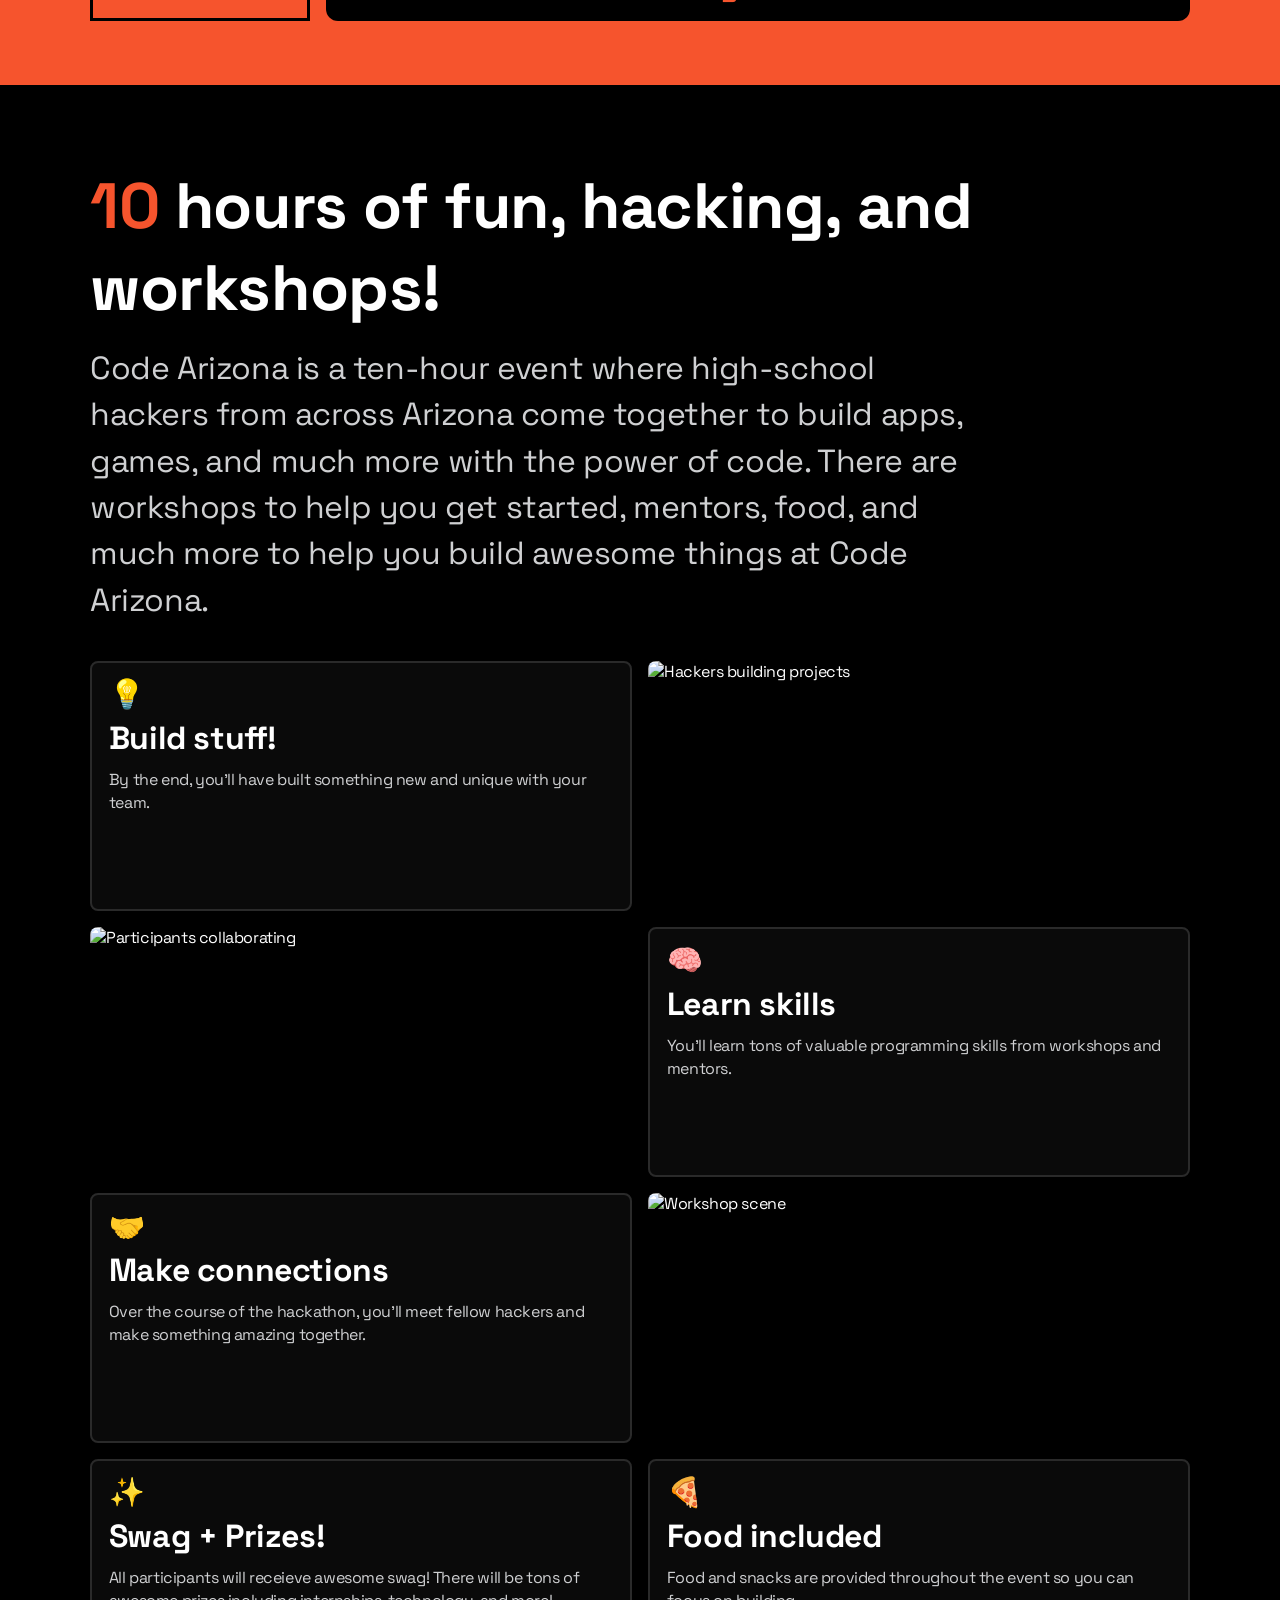
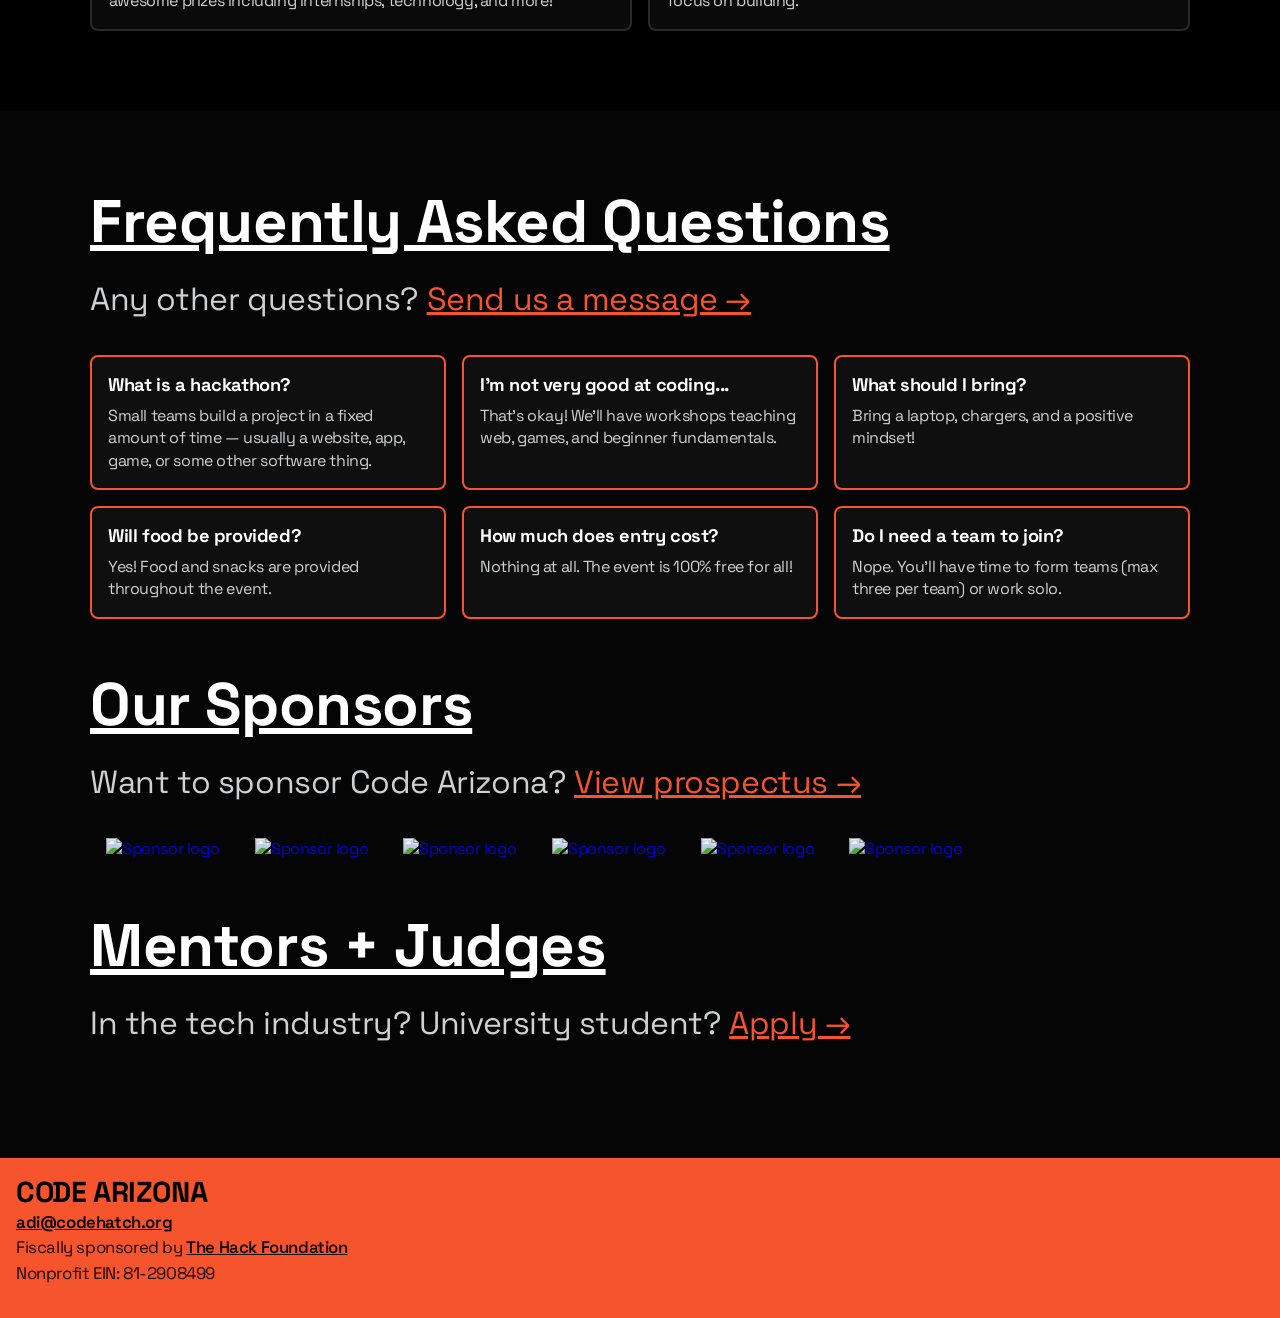
==== commit 29bbc1e5: "changed Aug 6 to Aug 8" ====
--- a/index.html
+++ b/index.html
@@ -139,7 +139,7 @@
         <div class="schedule">
           <div class="date-box">
             <h3 class="mono">AUG</h3>
-            <p class="mono">6</p>
+            <p class="mono">8</p>
           </div>
           <div>
             <div class="details">
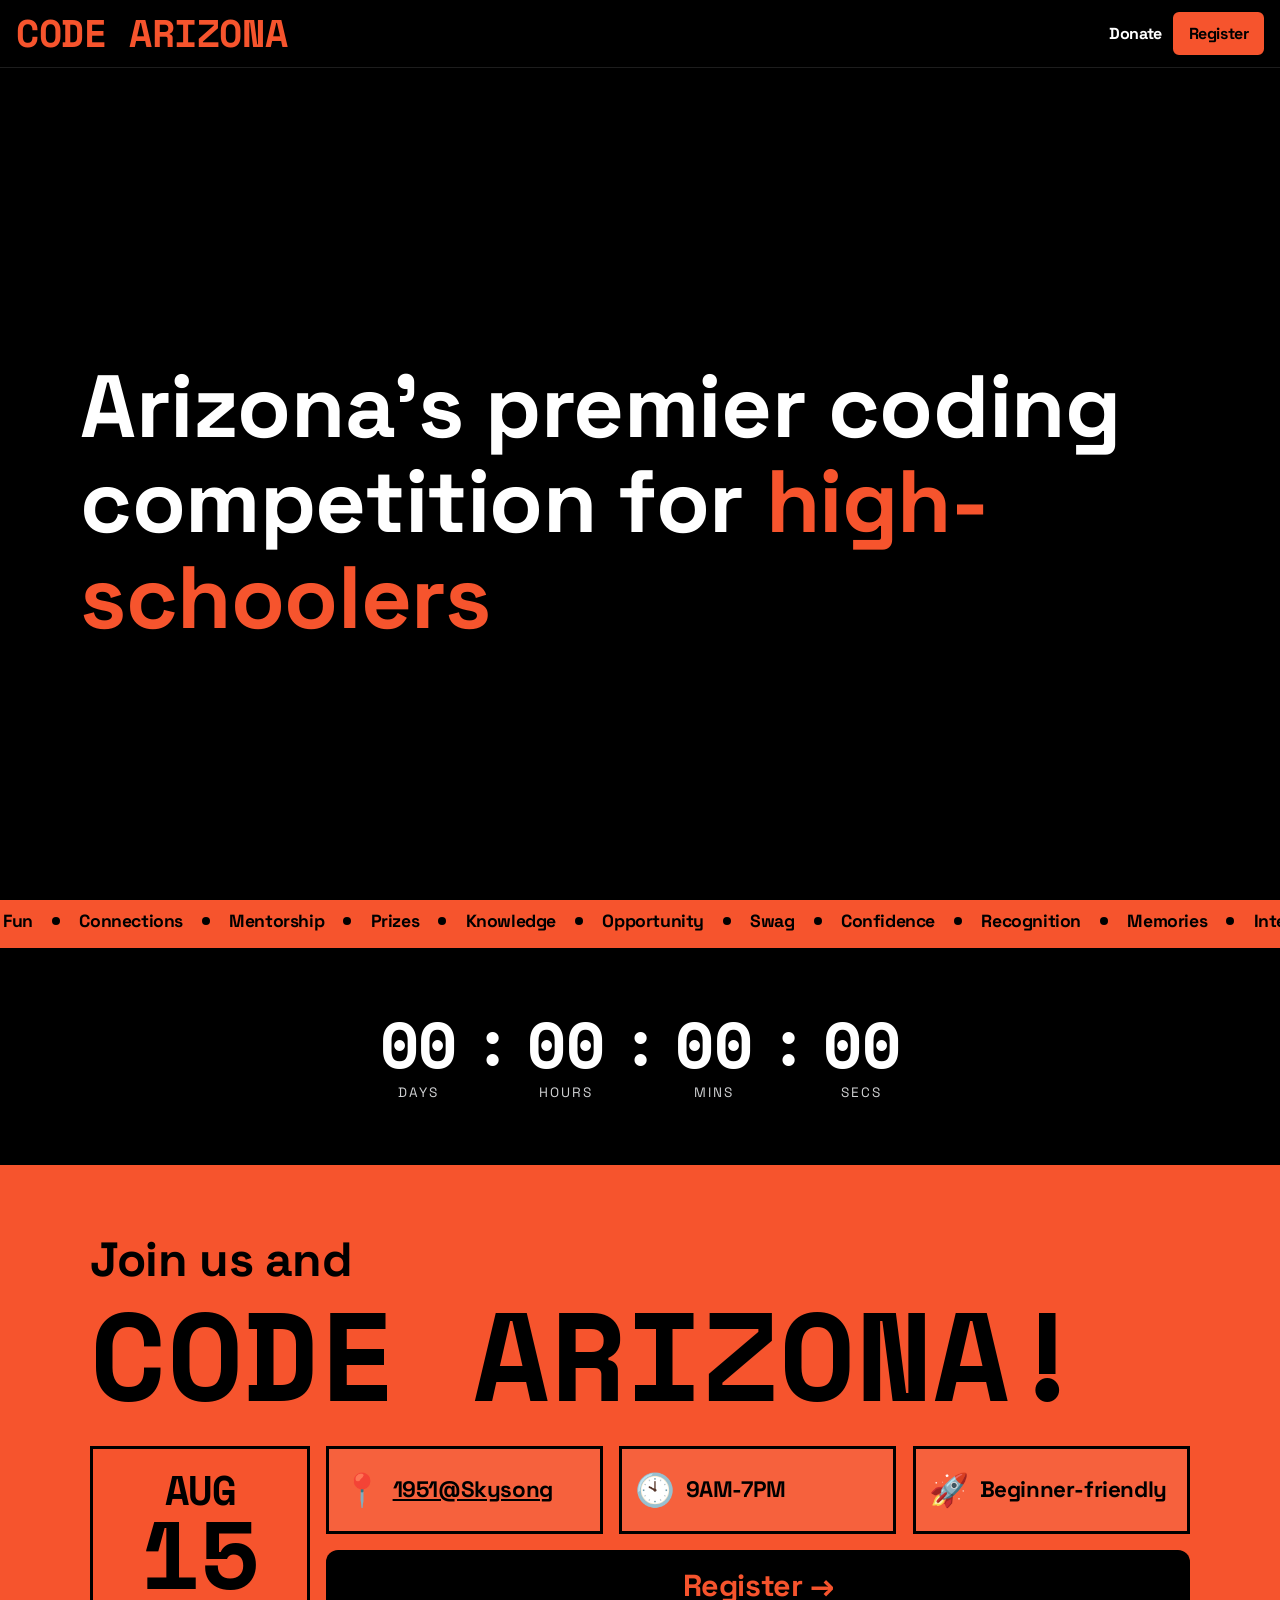
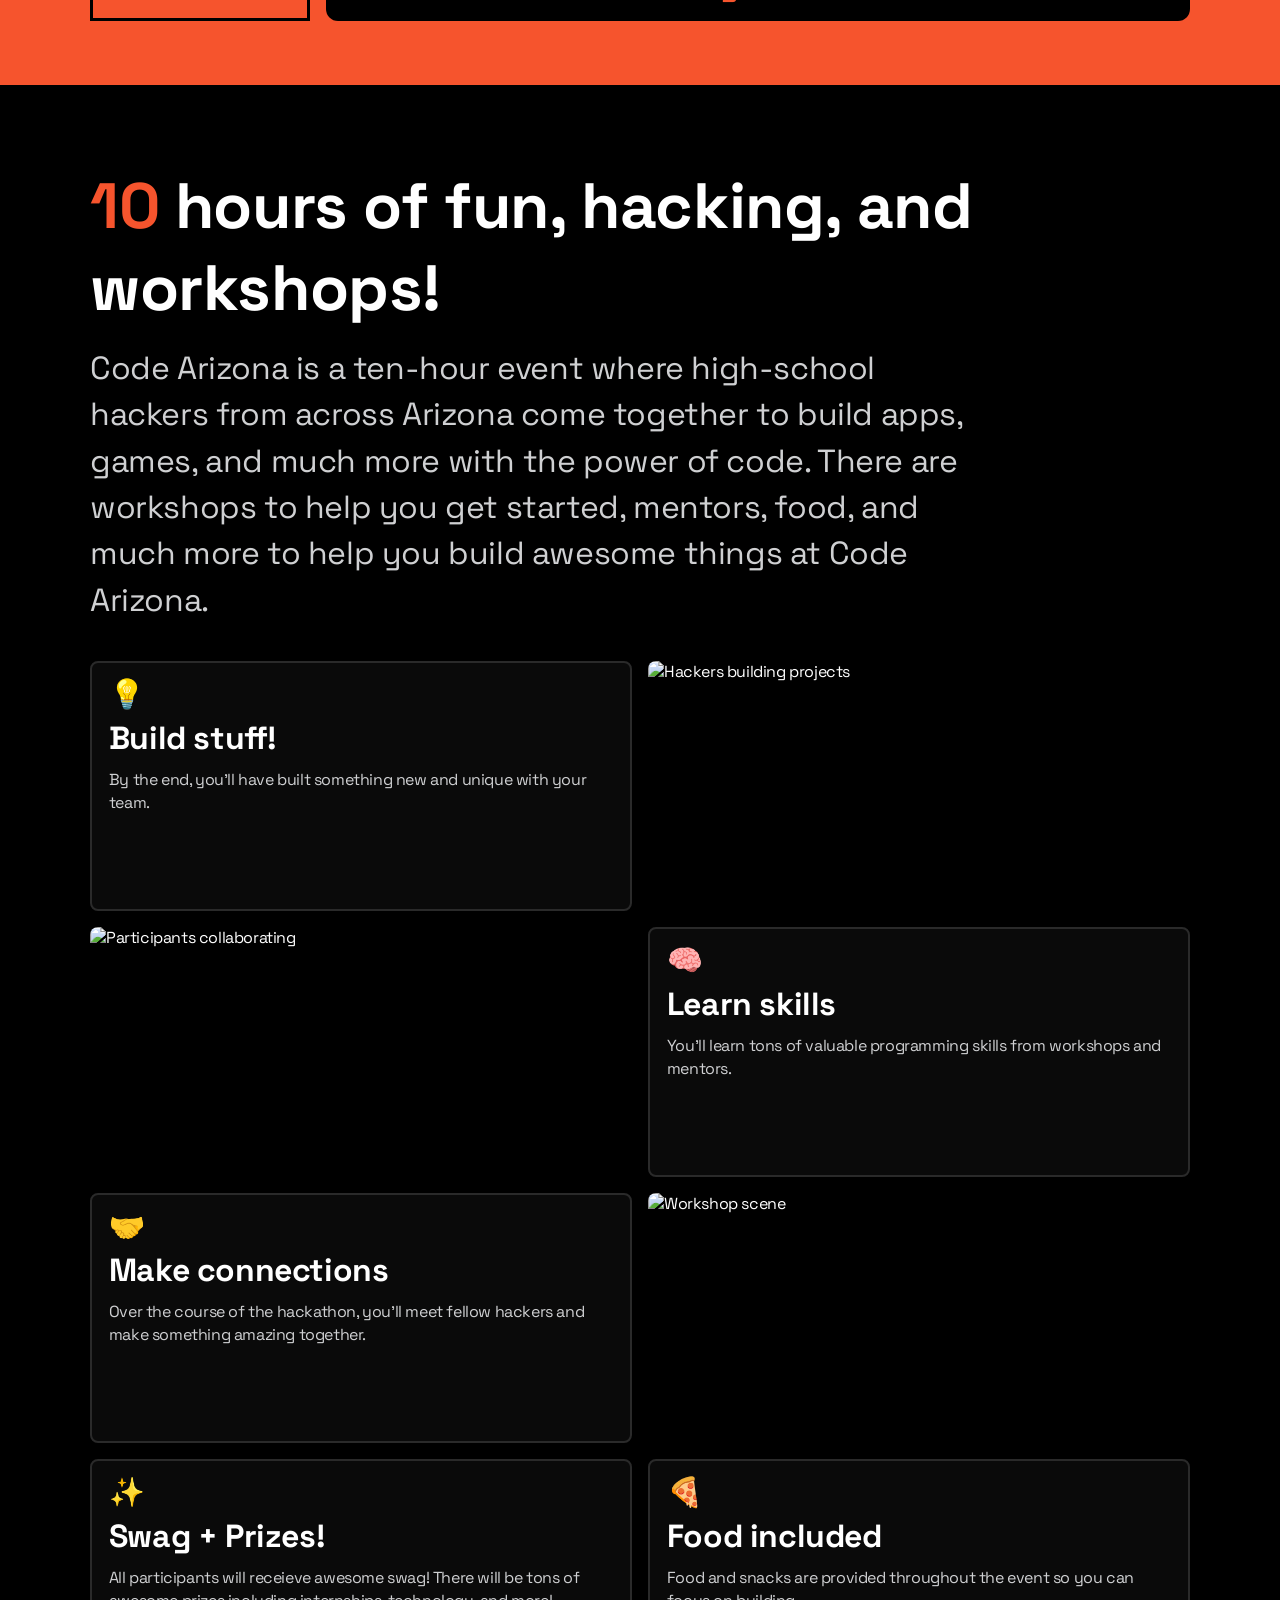
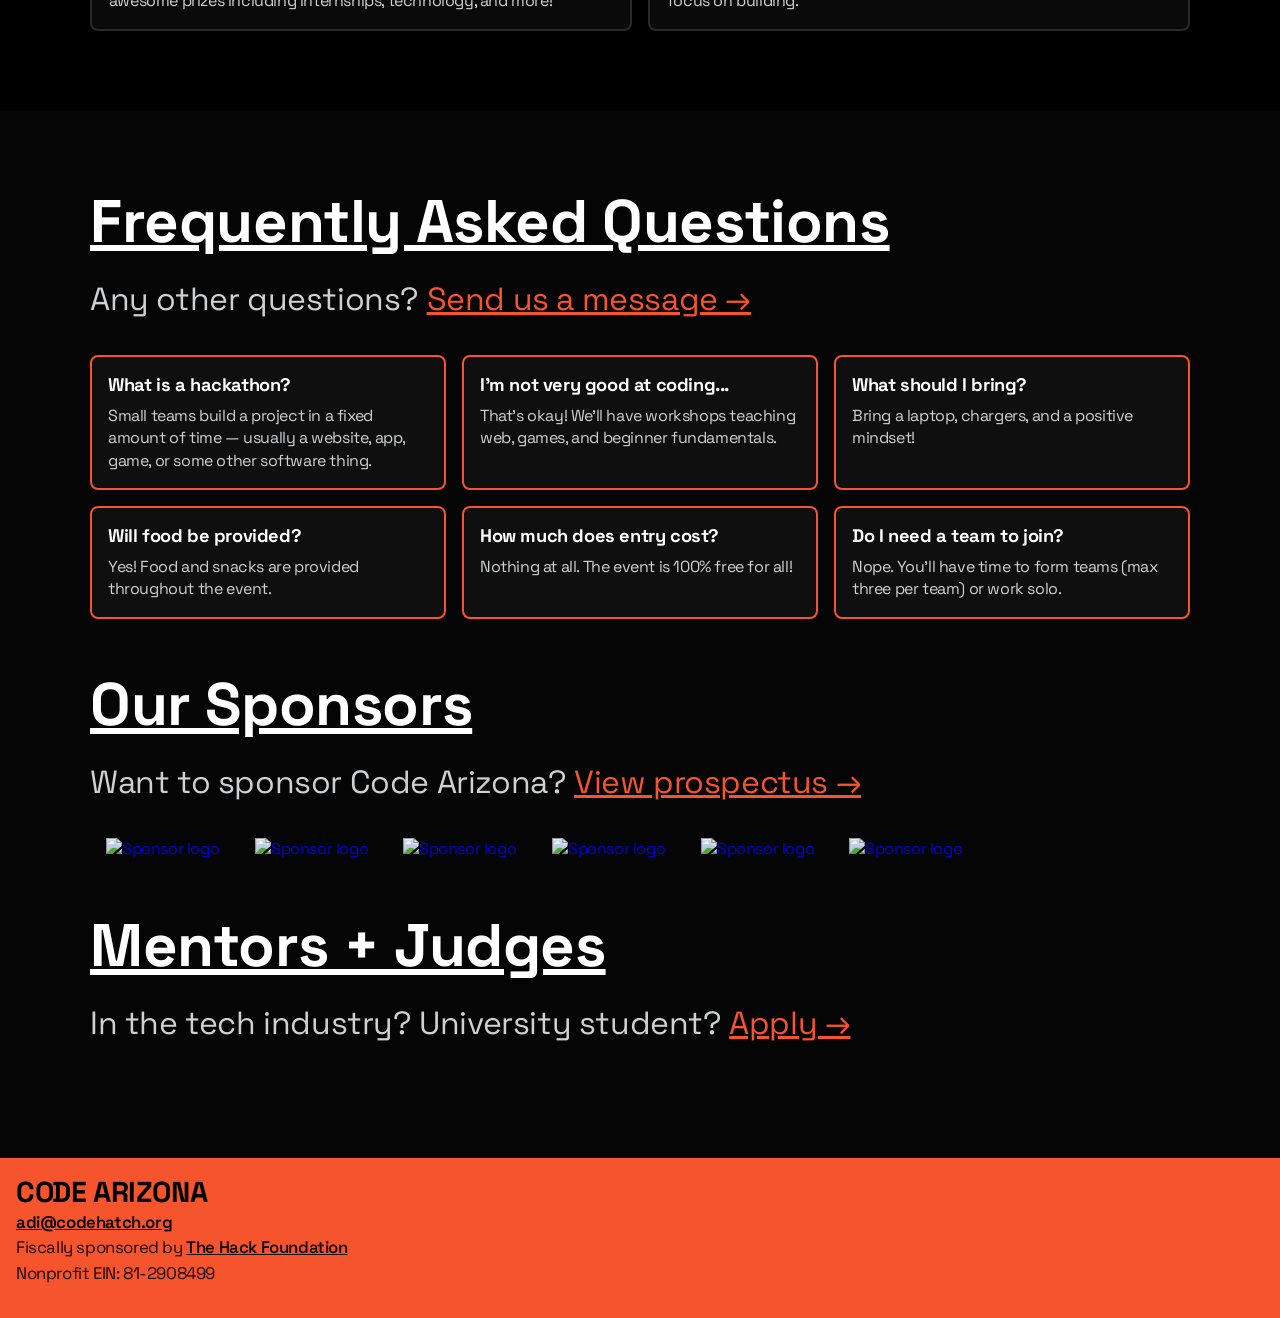
==== commit cf761890: "changed date" ====
--- a/index.html
+++ b/index.html
@@ -27,7 +27,7 @@
         <h2 class="brand mono accent">CODE ARIZONA</h2>
         <div class="nav-actions">
           <a class="nav-link" href="https://hcb.hackclub.com/donations/start/thecodehatch">Donate</a>
-          <a class="button" href="https://tally.so/r/eq7pB0" target="_blank" rel="noopener noreferrer">Register</a>
+          <a class="button" href="https://luma.com/ax6l1bbo" target="_blank" rel="noopener noreferrer">Register</a>
         </div>
       </nav>
     </div>
@@ -139,7 +139,7 @@
         <div class="schedule">
           <div class="date-box">
             <h3 class="mono">AUG</h3>
-            <p class="mono">8</p>
+            <p class="mono">15</p>
           </div>
           <div>
             <div class="details">
@@ -158,7 +158,7 @@
             </div>
             <a
               class="cta"
-              href="https://tally.so/r/eq7pB0"
+              href="https://luma.com/ax6l1bbo"
               target="_blank"
               rel="noopener noreferrer"
             >
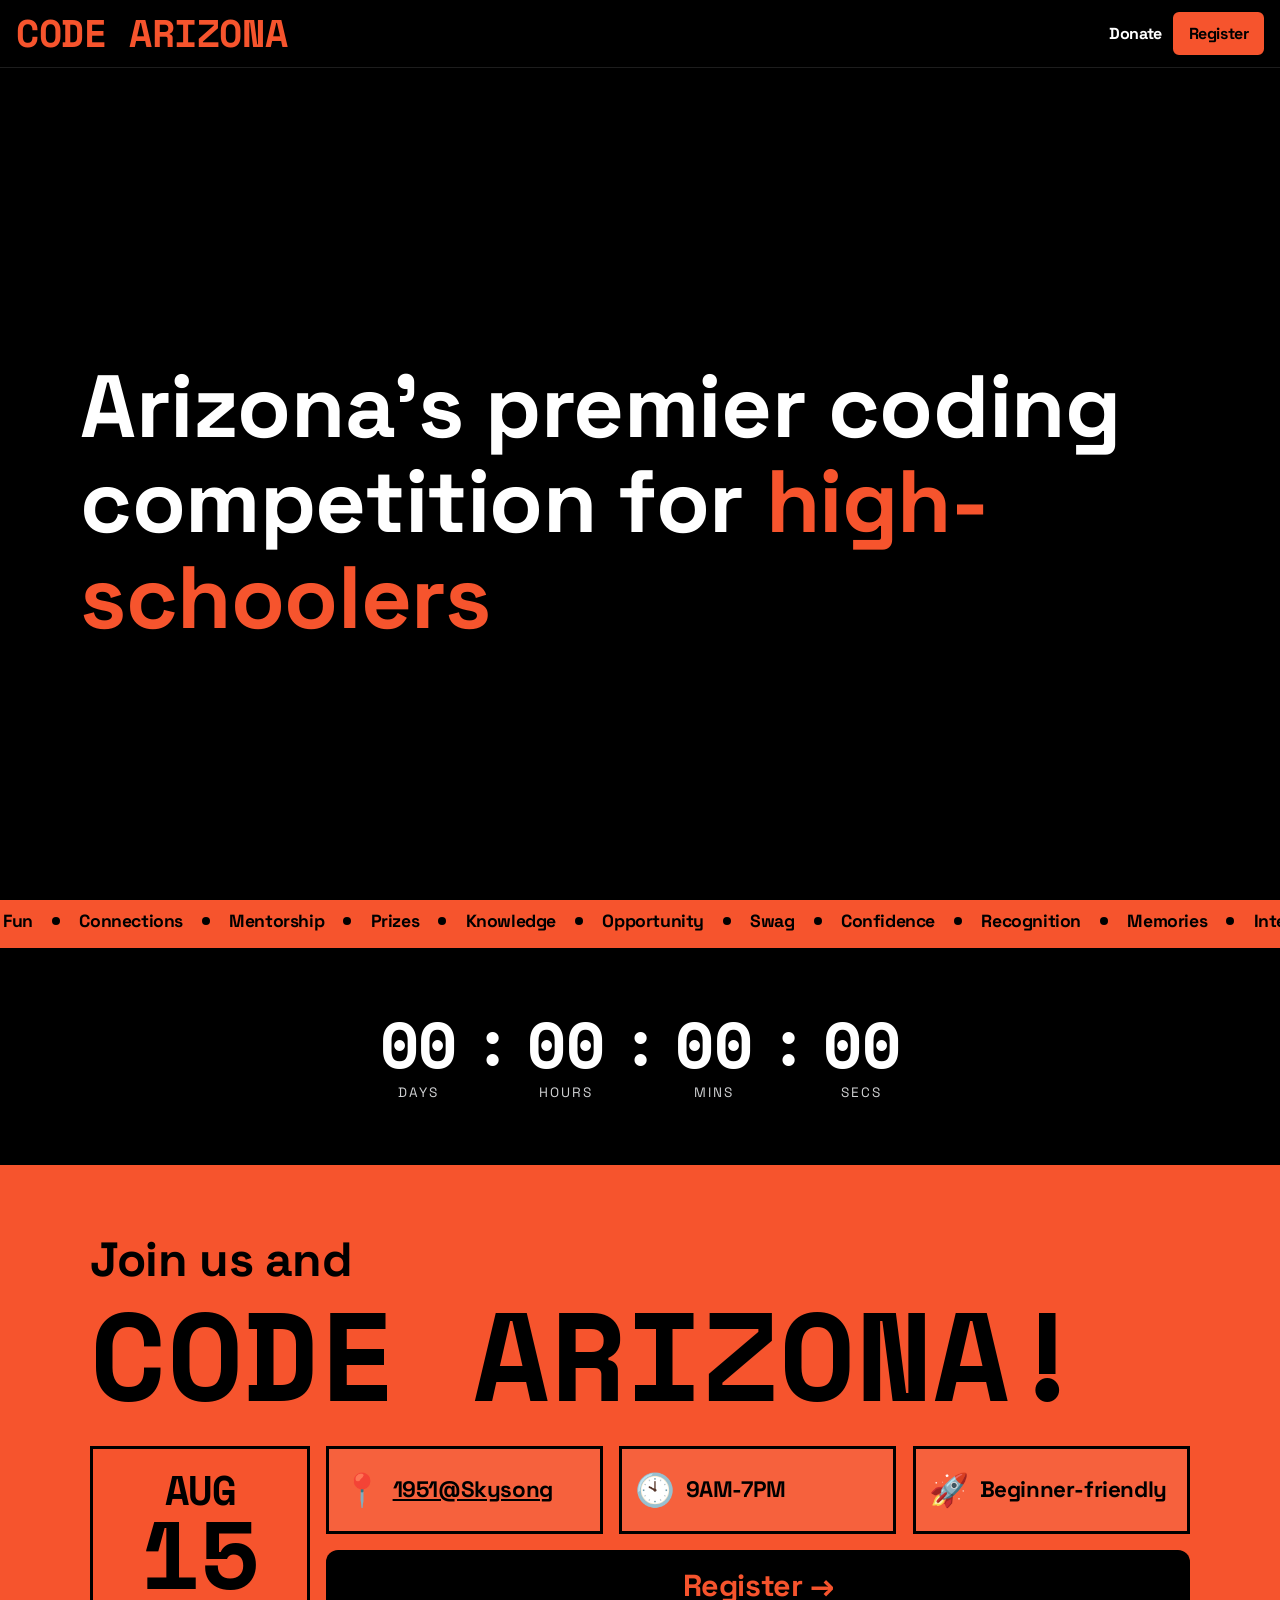
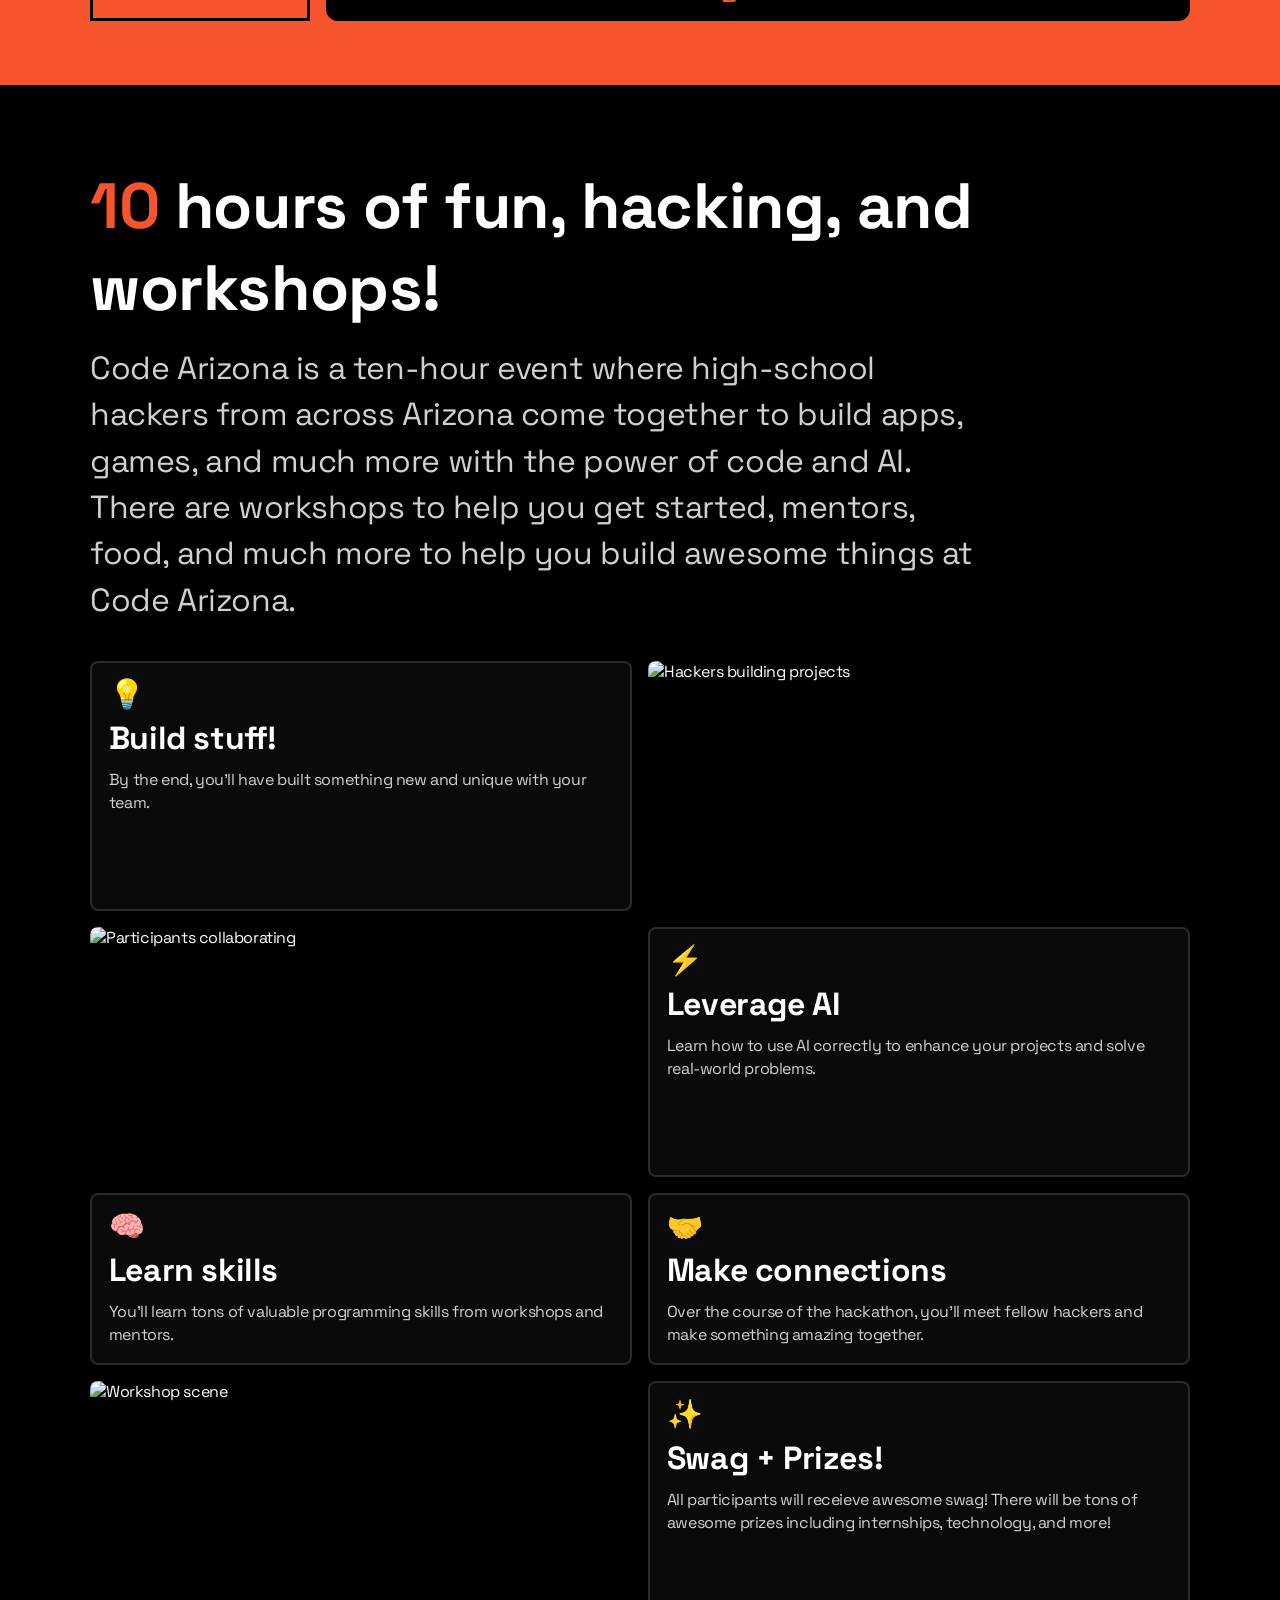
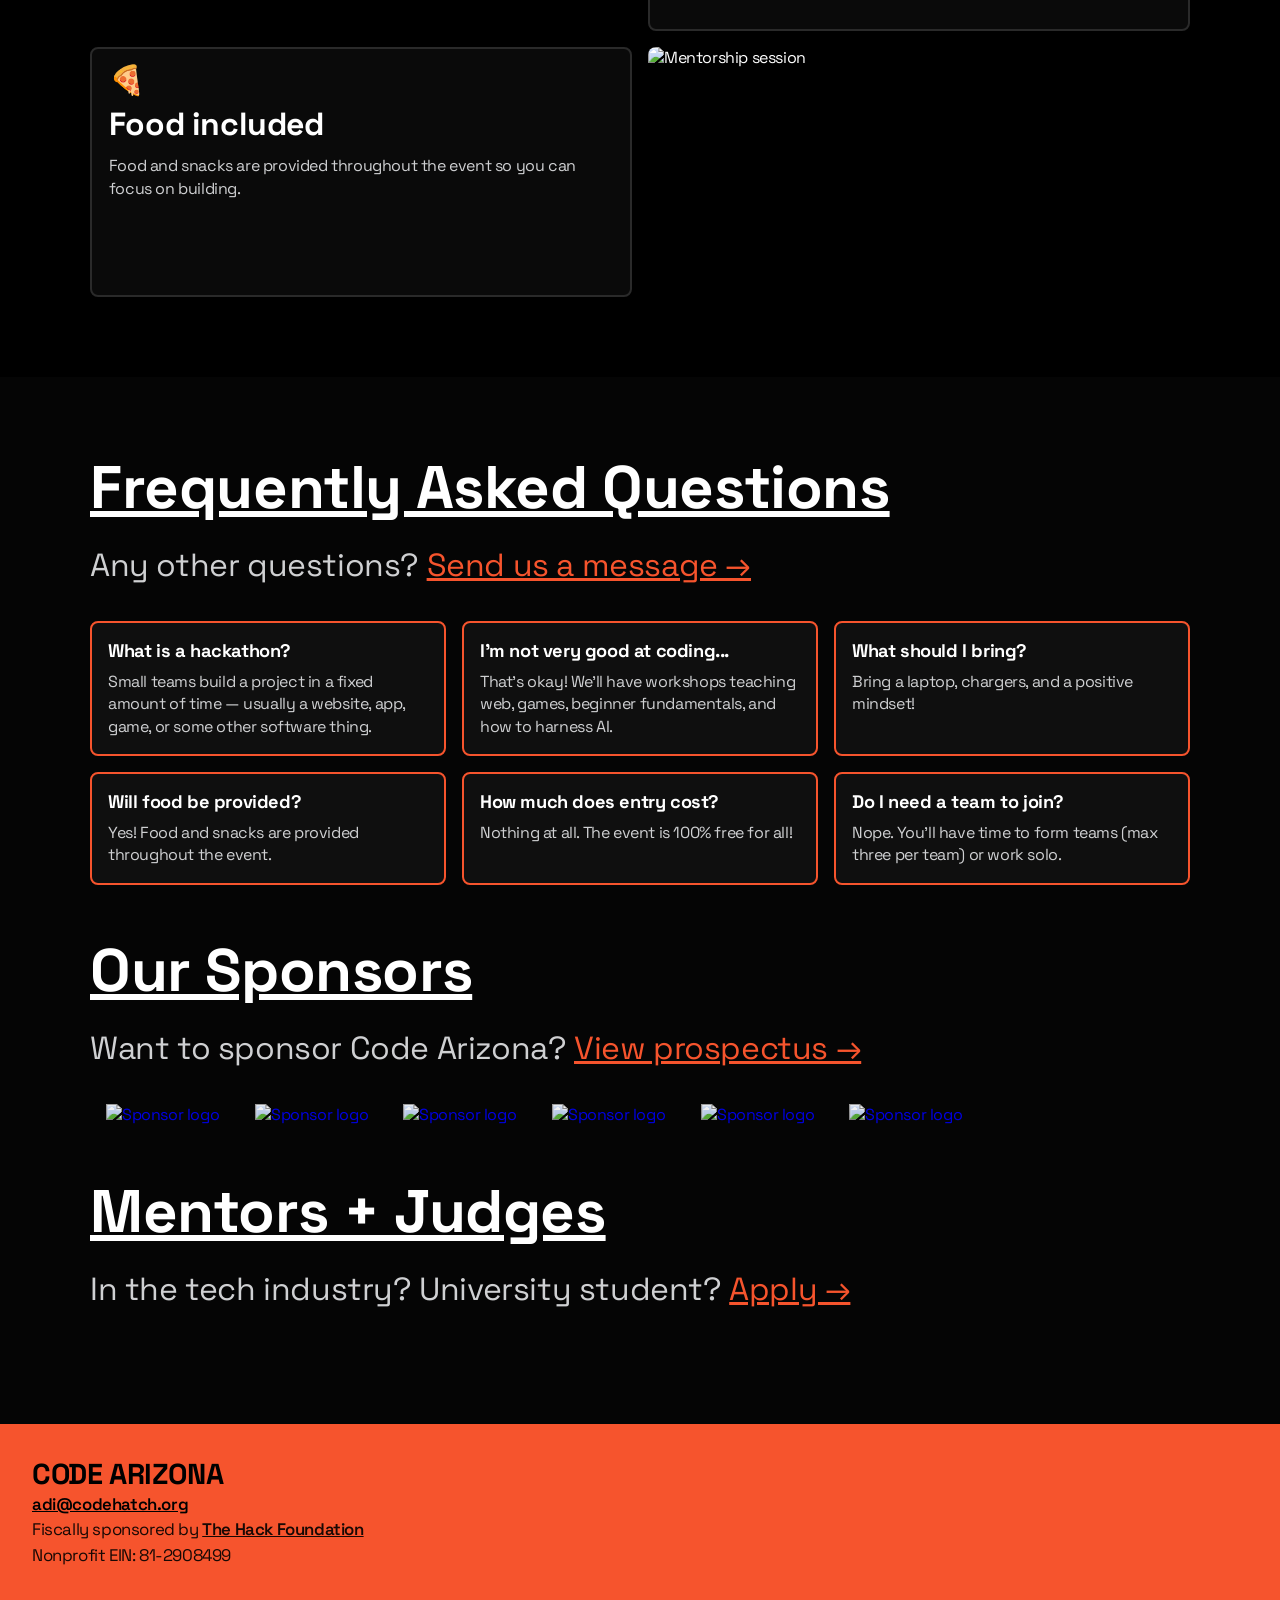
==== commit 99582749: "added AI ooohhh" ====
--- a/index.html
+++ b/index.html
@@ -174,7 +174,7 @@
         <h2><span class="accent">10</span> hours of fun, hacking, and workshops!</h2>
         <p class="lead">
           Code Arizona is a ten-hour event where high-school hackers from across Arizona
-          come together to build apps, games, and much more with the power of code. There are
+          come together to build apps, games, and much more with the power of code and AI. There are
           workshops to help you get started, mentors, food, and much more to help you build
           awesome things at Code Arizona.
         </p>
@@ -189,10 +189,16 @@
 
           <img class="photo" src="https://user-cdn.hackclub-assets.com/019d841d-0a05-789f-81f7-91c303a8a981/DSC05861.jpg" alt="Participants collaborating" loading="lazy" />
           <article class="feature">
+            <span class="feature-badge">⚡</span>
+            <h3>Leverage AI</h3>
+            <p>Learn how to use AI correctly to enhance your projects and solve real-world problems.</p>
+          </article>
+          <article class="feature">
             <span class="feature-badge">🧠</span>
             <h3>Learn skills</h3>
             <p>You'll learn tons of valuable programming skills from workshops and mentors.</p>
           </article>
+
 
           <article class="feature">
             <span class="feature-badge">🤝</span>
@@ -221,6 +227,7 @@
             <h3>Food included</h3>
             <p>Food and snacks are provided throughout the event so you can focus on building.</p>
           </article>
+          <img class="photo" src="https://user-cdn.hackclub-assets.com/019d8427-7d99-743b-9987-1778452b1eb2/DSC05970.jpg" alt="Mentorship session" loading="lazy" />
         </div>
       </div>
     </section>
@@ -240,7 +247,7 @@
           </article>
           <article class="qa">
             <h3>I'm not very good at coding...</h3>
-            <p>That's okay! We'll have workshops teaching web, games, and beginner fundamentals.</p>
+            <p>That's okay! We'll have workshops teaching web, games, beginner fundamentals, and how to harness AI.</p>
           </article>
           <article class="qa">
             <h3>What should I bring?</h3>
--- a/styles.css
+++ b/styles.css
@@ -586,7 +586,7 @@
 footer {
   background: var(--accent);
   color: var(--ink);
-  padding: 1rem 1rem 2rem;
+  padding: 2rem 1rem 2rem 2rem;
 }
 
 .footer-content {
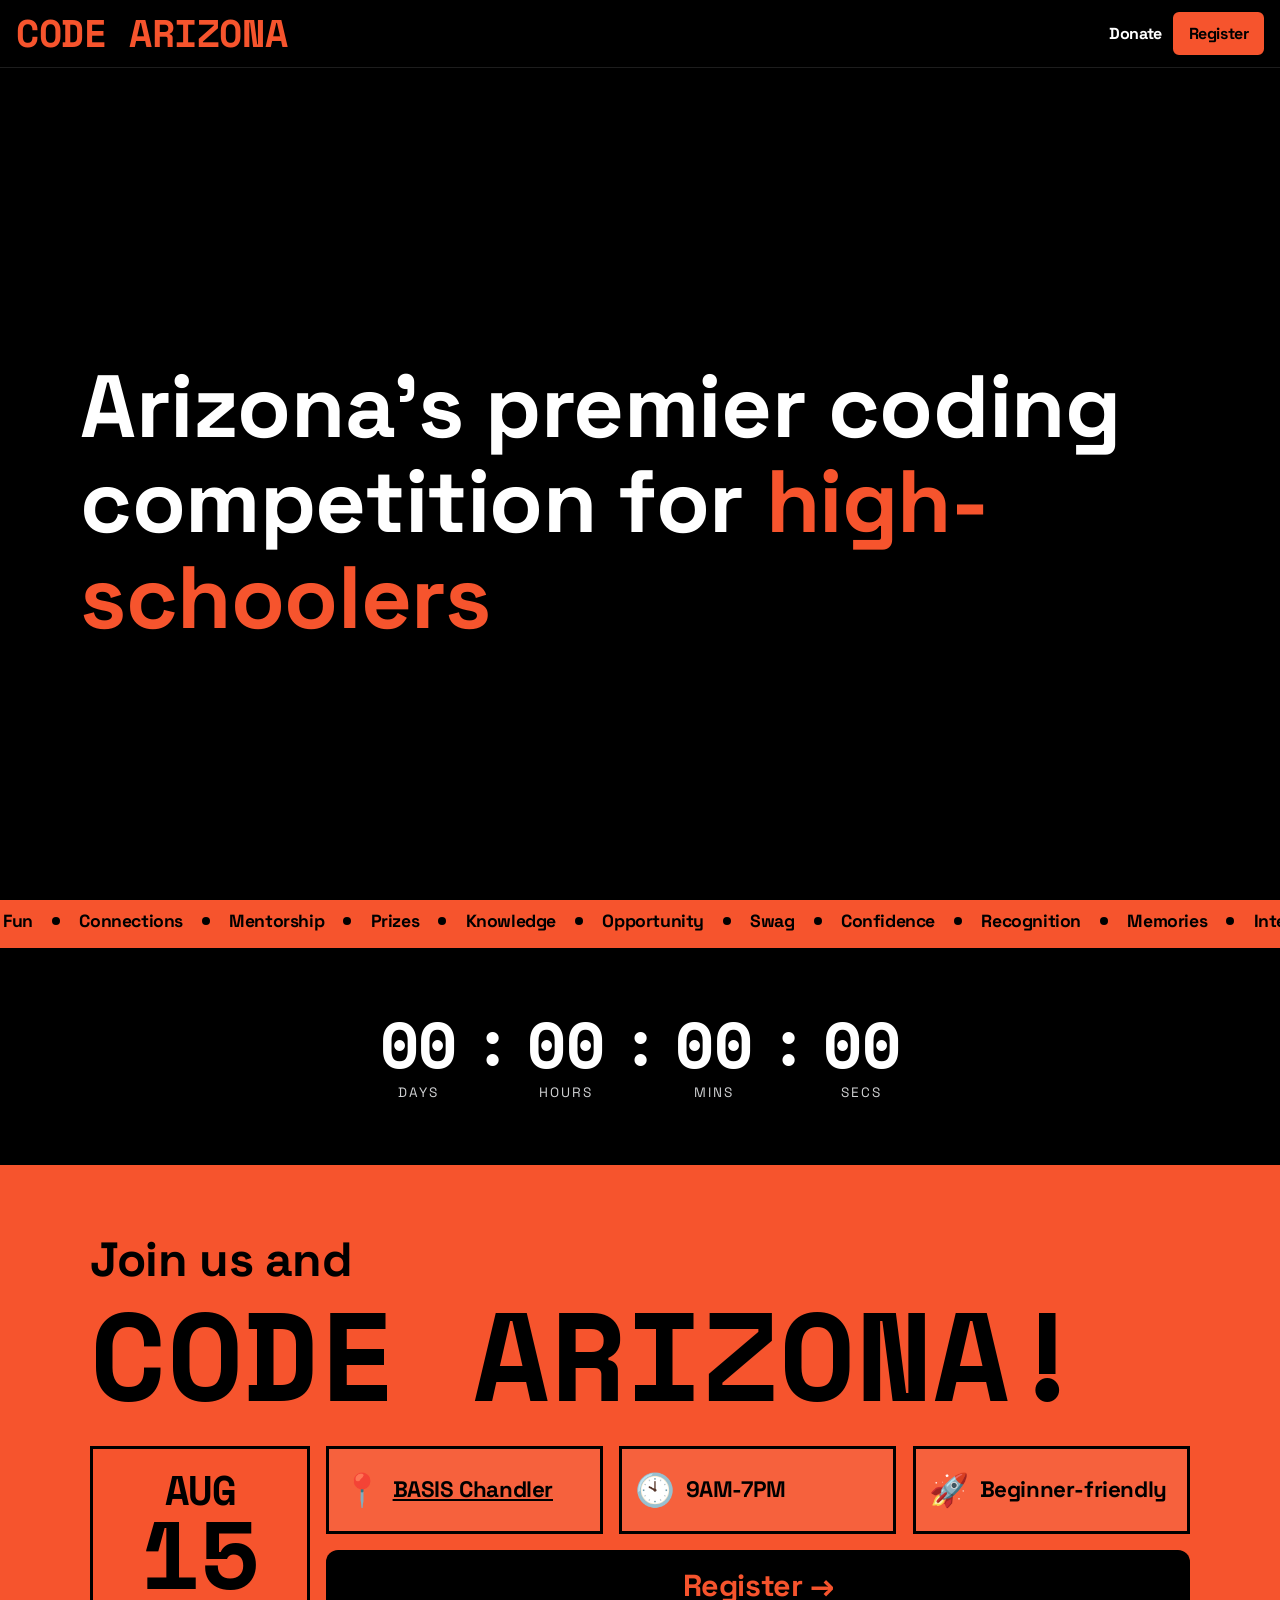
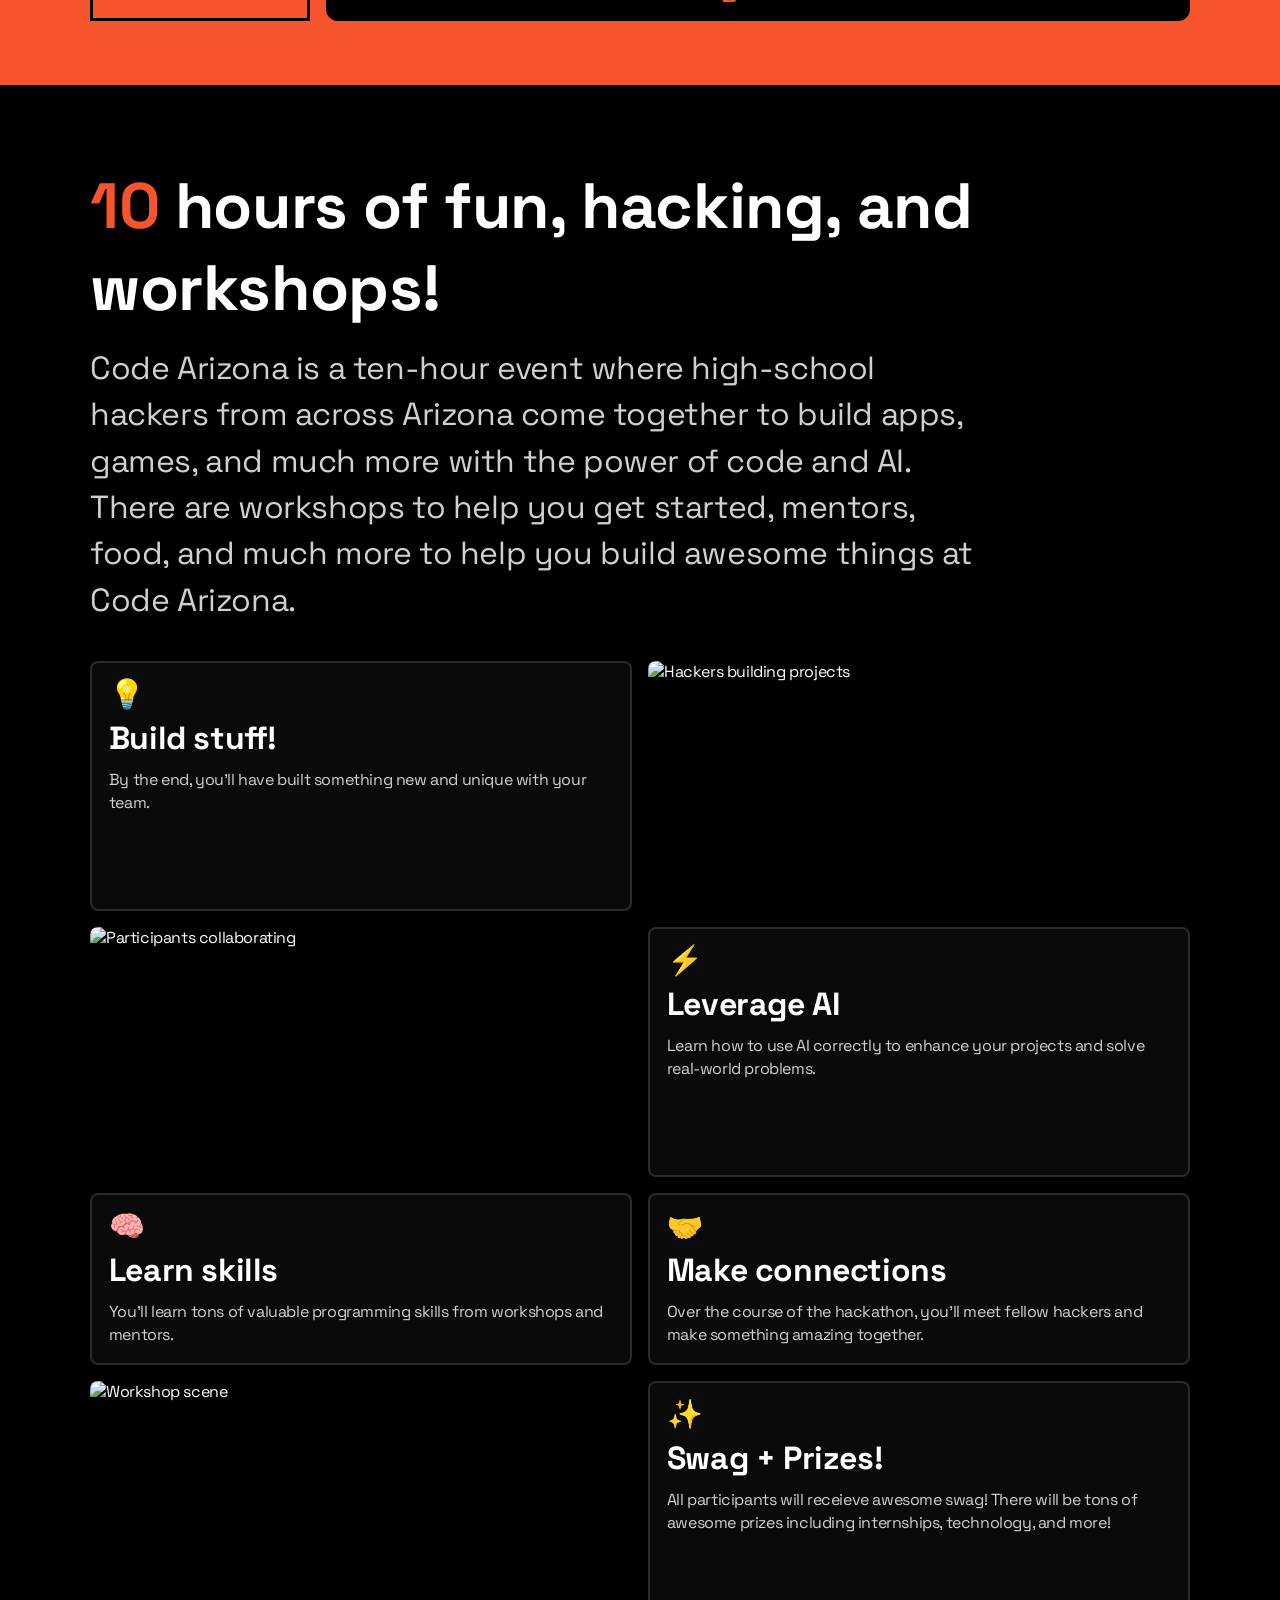
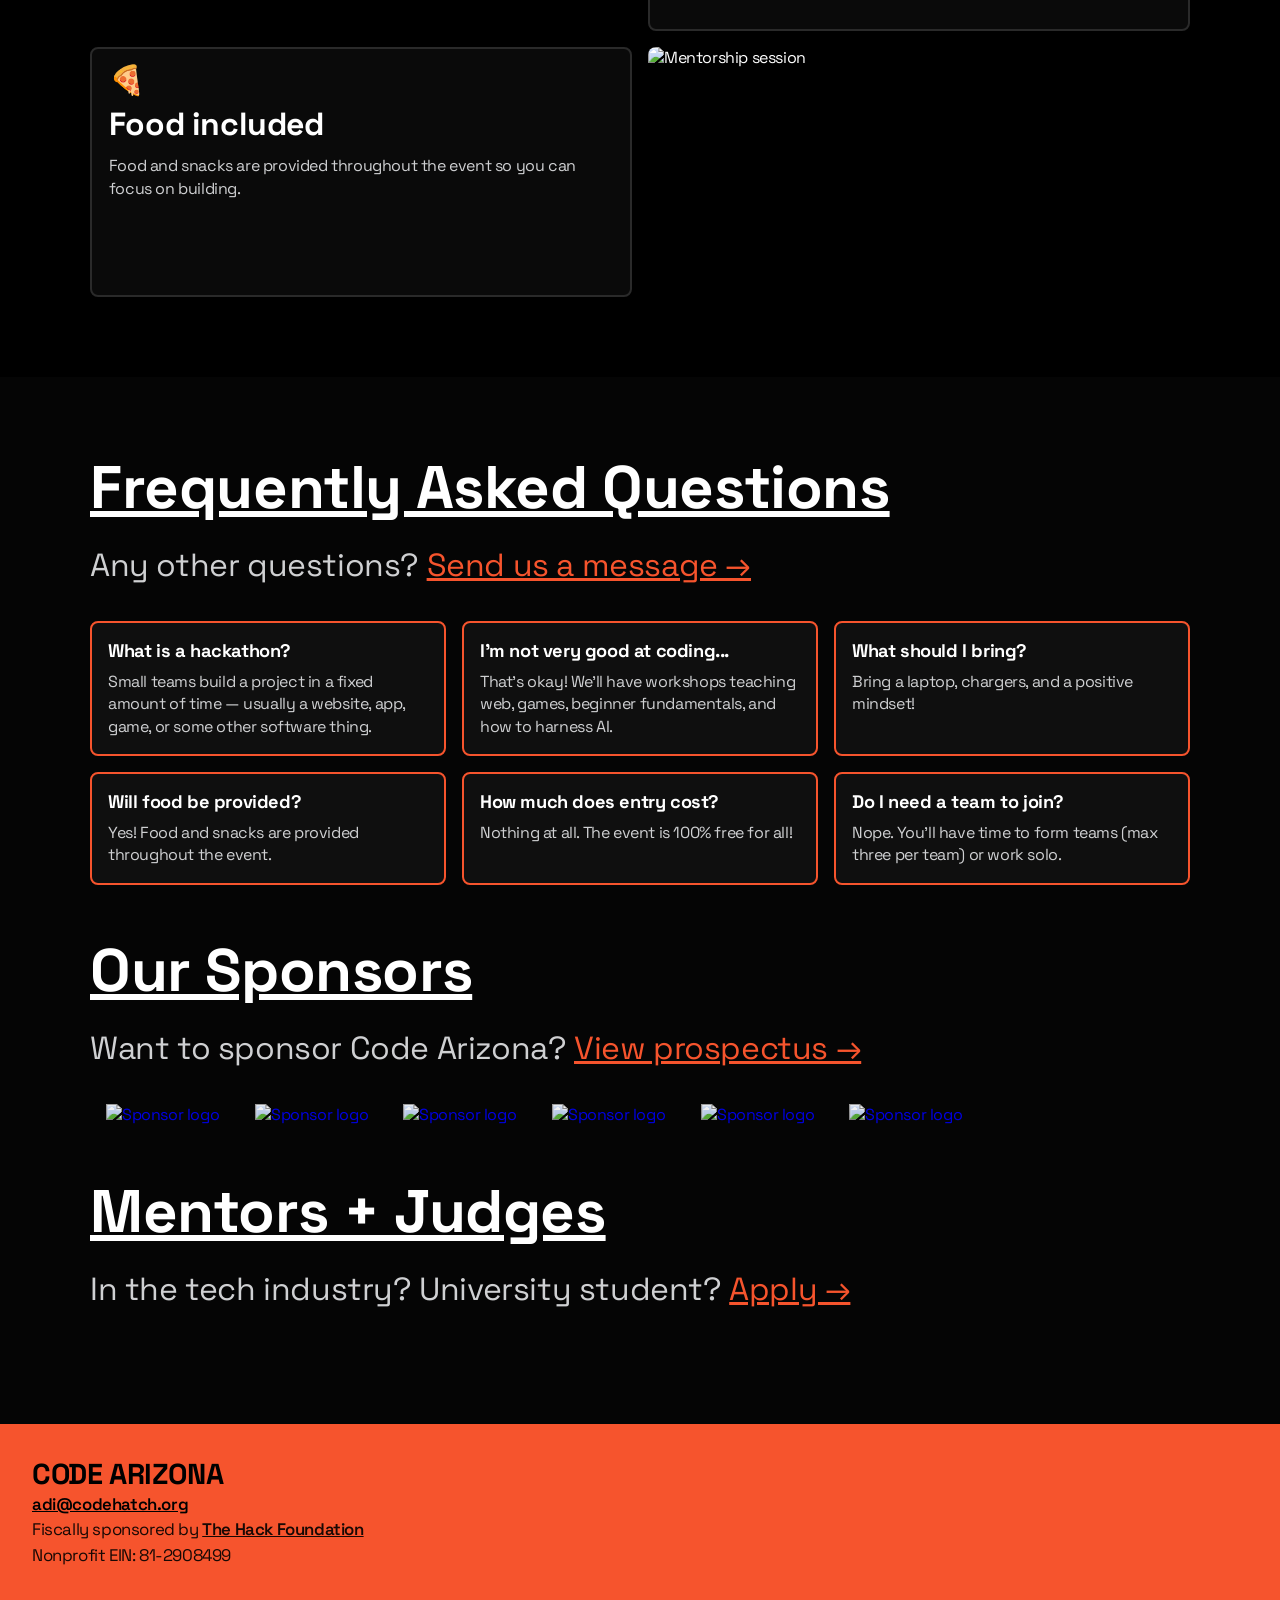
==== commit 5410a725: "updated location" ====
--- a/index.html
+++ b/index.html
@@ -145,7 +145,7 @@
             <div class="details">
               <div class="detail">
                 <span>📍</span>
-                <strong><a class="venue-link" href="https://maps.app.goo.gl/UGdkE5Kbgvhoa2UHA" target="_blank" rel="noopener noreferrer">1951@Skysong</a></strong>
+                <strong><a class="venue-link" href="https://maps.app.goo.gl/U436uEgYxqyouYX46" target="_blank" rel="noopener noreferrer">BASIS Chandler</a></strong>
               </div>
               <div class="detail">
                 <span>🕙</span>
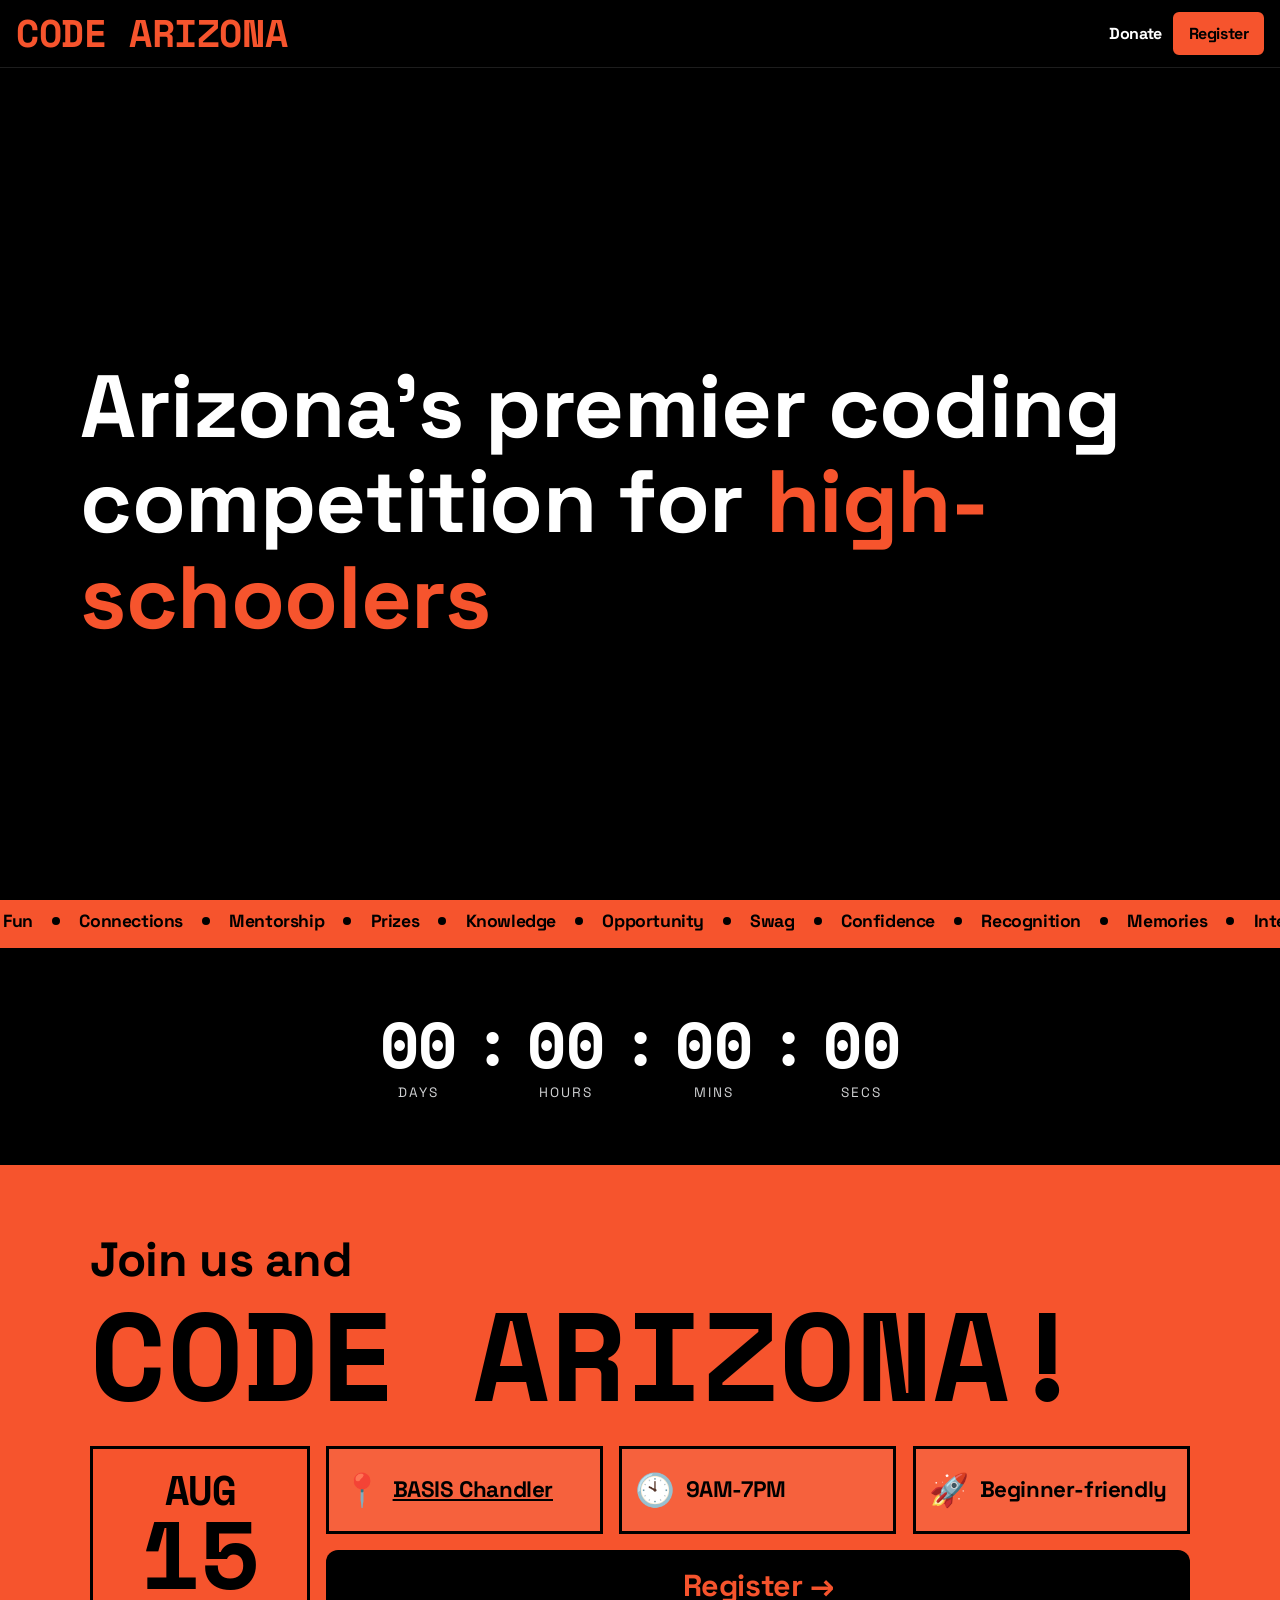
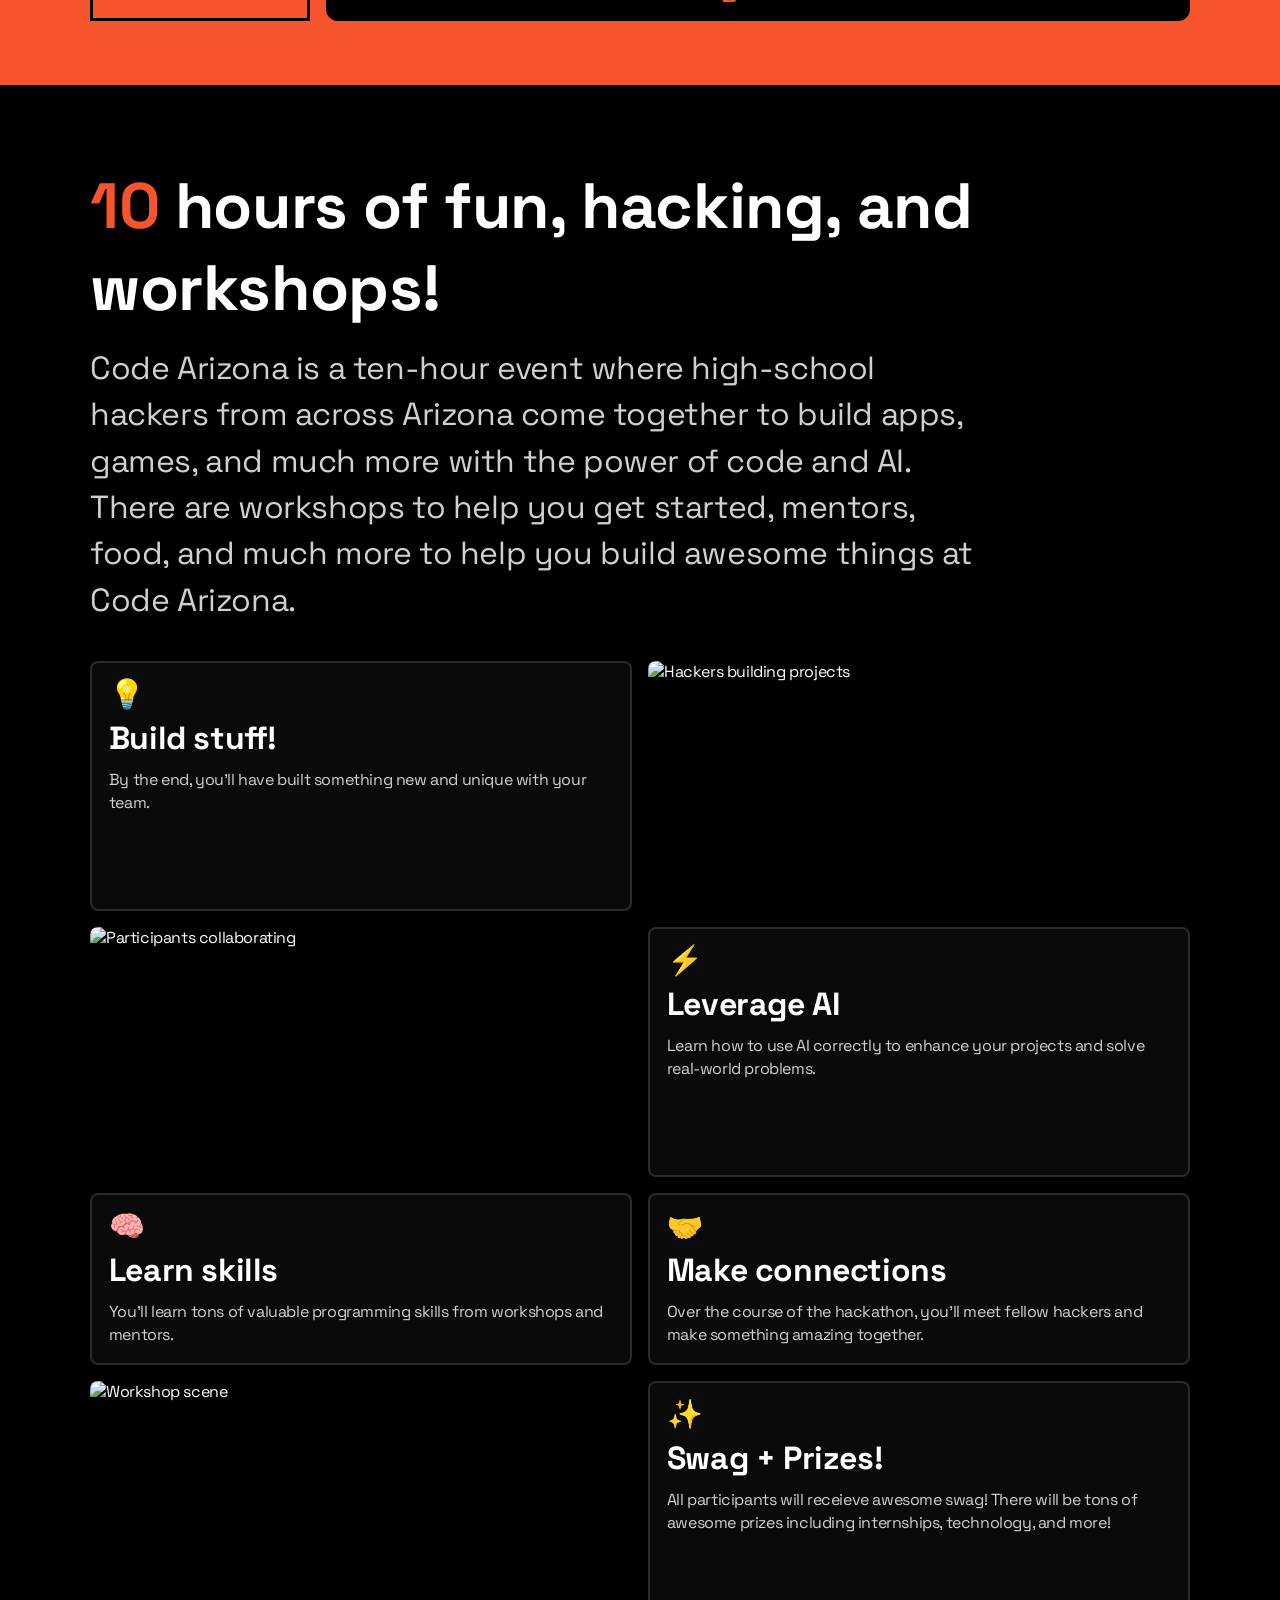
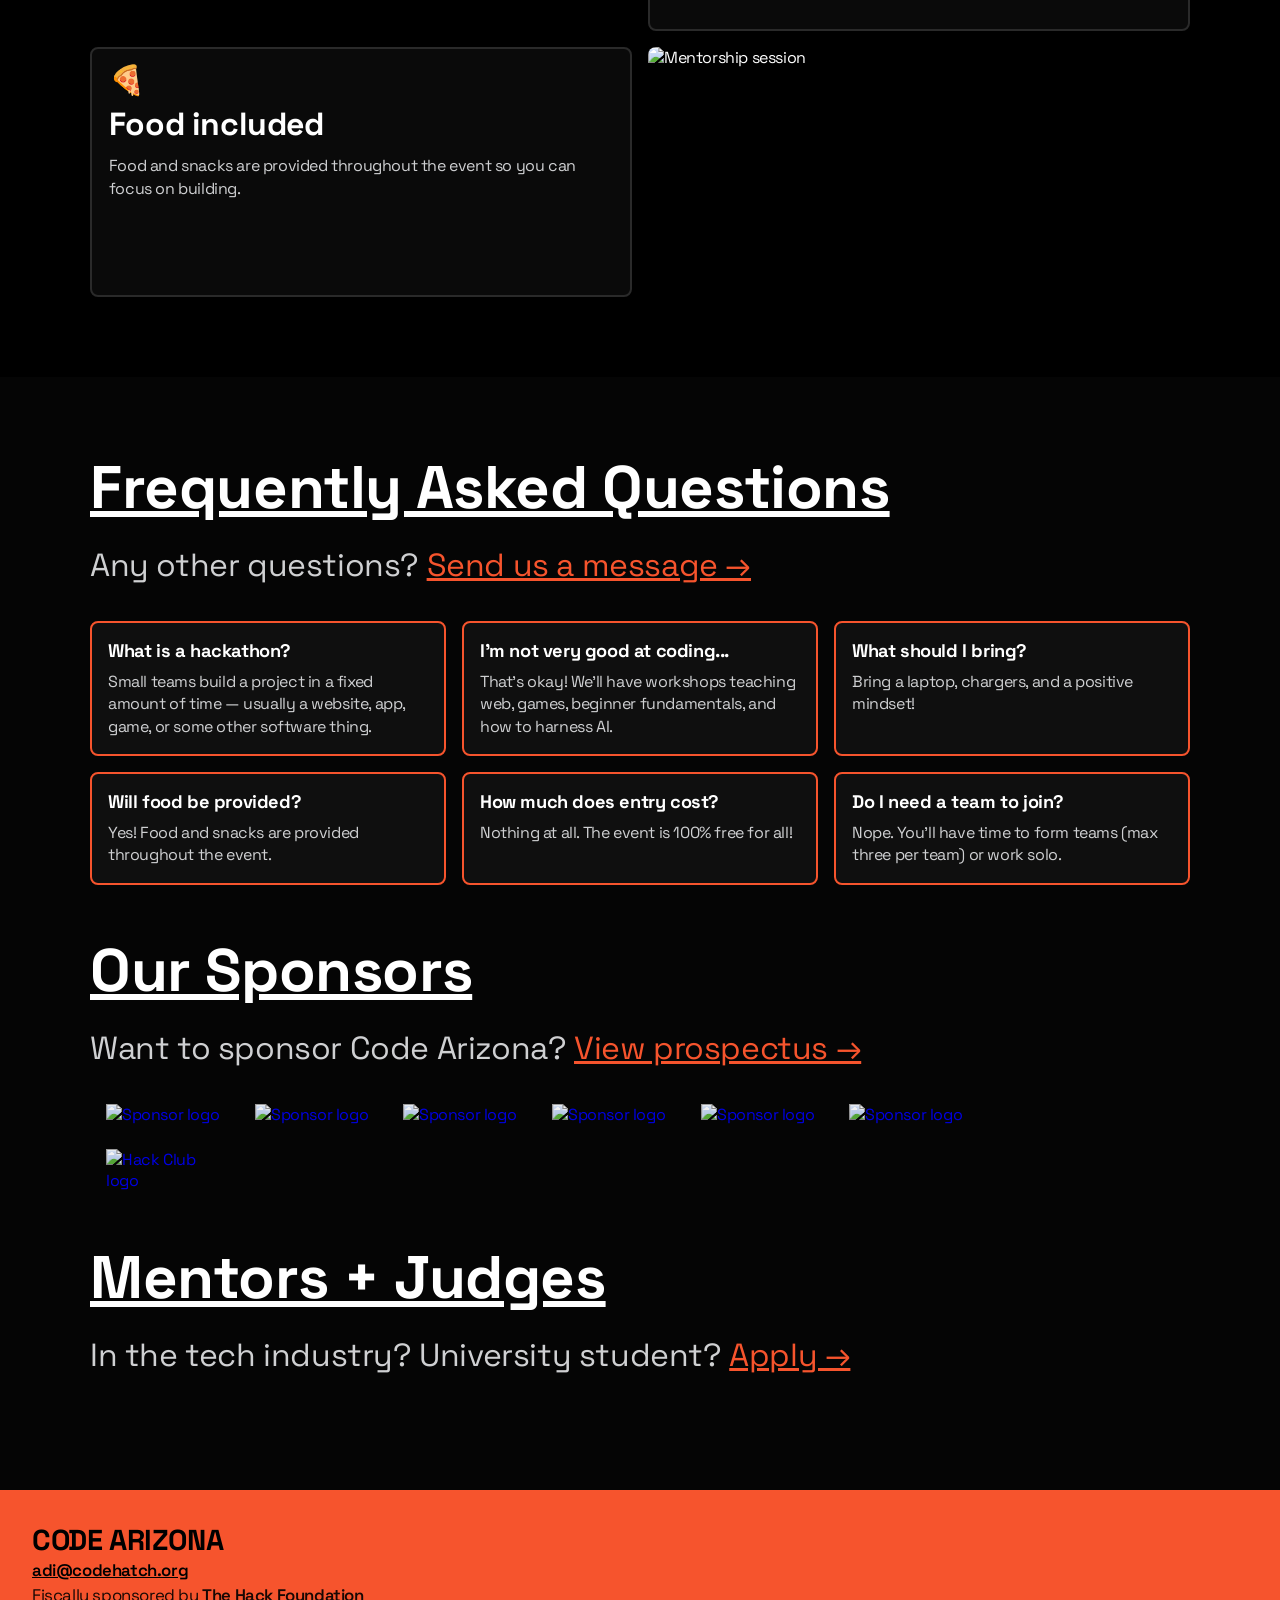
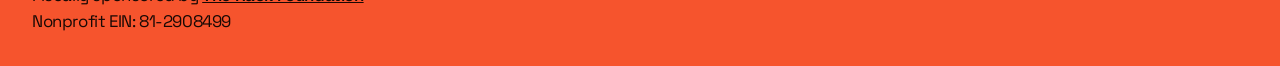
==== commit c163d540: "Added logo" ====
--- a/index.html
+++ b/index.html
@@ -276,10 +276,11 @@
           <div class="sponsor-logos">
             <a href="https://codehatch.org/" target="_blank" rel="noopener noreferrer"><img src="https://cdn.hackclub.com/019dea1c-5c60-7a40-bed8-7df7358632e1/image.png" alt="Sponsor logo" loading="lazy" /></a>
             <a href="https://crackd.it/" target="_blank" rel="noopener noreferrer"><img src="https://cdn.hackclub.com/019dea1c-1564-7b75-9487-70029bfad43e/image.png" alt="Sponsor logo" loading="lazy" /></a>
-            <a href="https://www.aximon.ai/" target="_blank" rel="noopener noreferrer"><img src="https://cdn.hackclub.com/019dea1b-5409-739f-82a8-294877812e95/image.png" alt="Sponsor logo" loading="lazy" /></a>
+            <a href="https://www.yriscience.com/" target="_blank" rel="noopener noreferrer"><img src="https://cdn.hackclub.com/019f9013-31cd-7b00-9616-c84bbccec345/image.png" alt="Sponsor logo" loading="lazy" /></a>
             <a href="https://aspiringyouth.org/" target="_blank" rel="noopener noreferrer"><img src="https://cdn.hackclub.com/019dea1f-5c5a-7b3f-843b-18cd8ae8d872/image.png" alt="Sponsor logo" loading="lazy" /></a>
             <a href="https://www.asu.edu/" target="_blank" rel="noopener noreferrer"><img src="https://cdn.hackclub.com/019dea1e-86ba-7aca-93d9-2a81aa6081f4/image.png" alt="Sponsor logo" loading="lazy" /></a>
             <a href="https://enrollbasis.com/" target="_blank" rel="noopener noreferrer"><img src="https://cdn.hackclub.com/019dea20-edac-7480-a49f-cebe9ea95d5a/image.png" alt="Sponsor logo" loading="lazy" /></a>
+            <a href="https://hackclub.com/" target="_blank" rel="noopener noreferrer"><img src="https://cdn.hackclub.com/019ff422-d61f-7ffd-9809-912056664c03/image.png" alt="Hack Club logo" loading="lazy" /></a>
           </div>
         </div>
         <div class="mentors">
